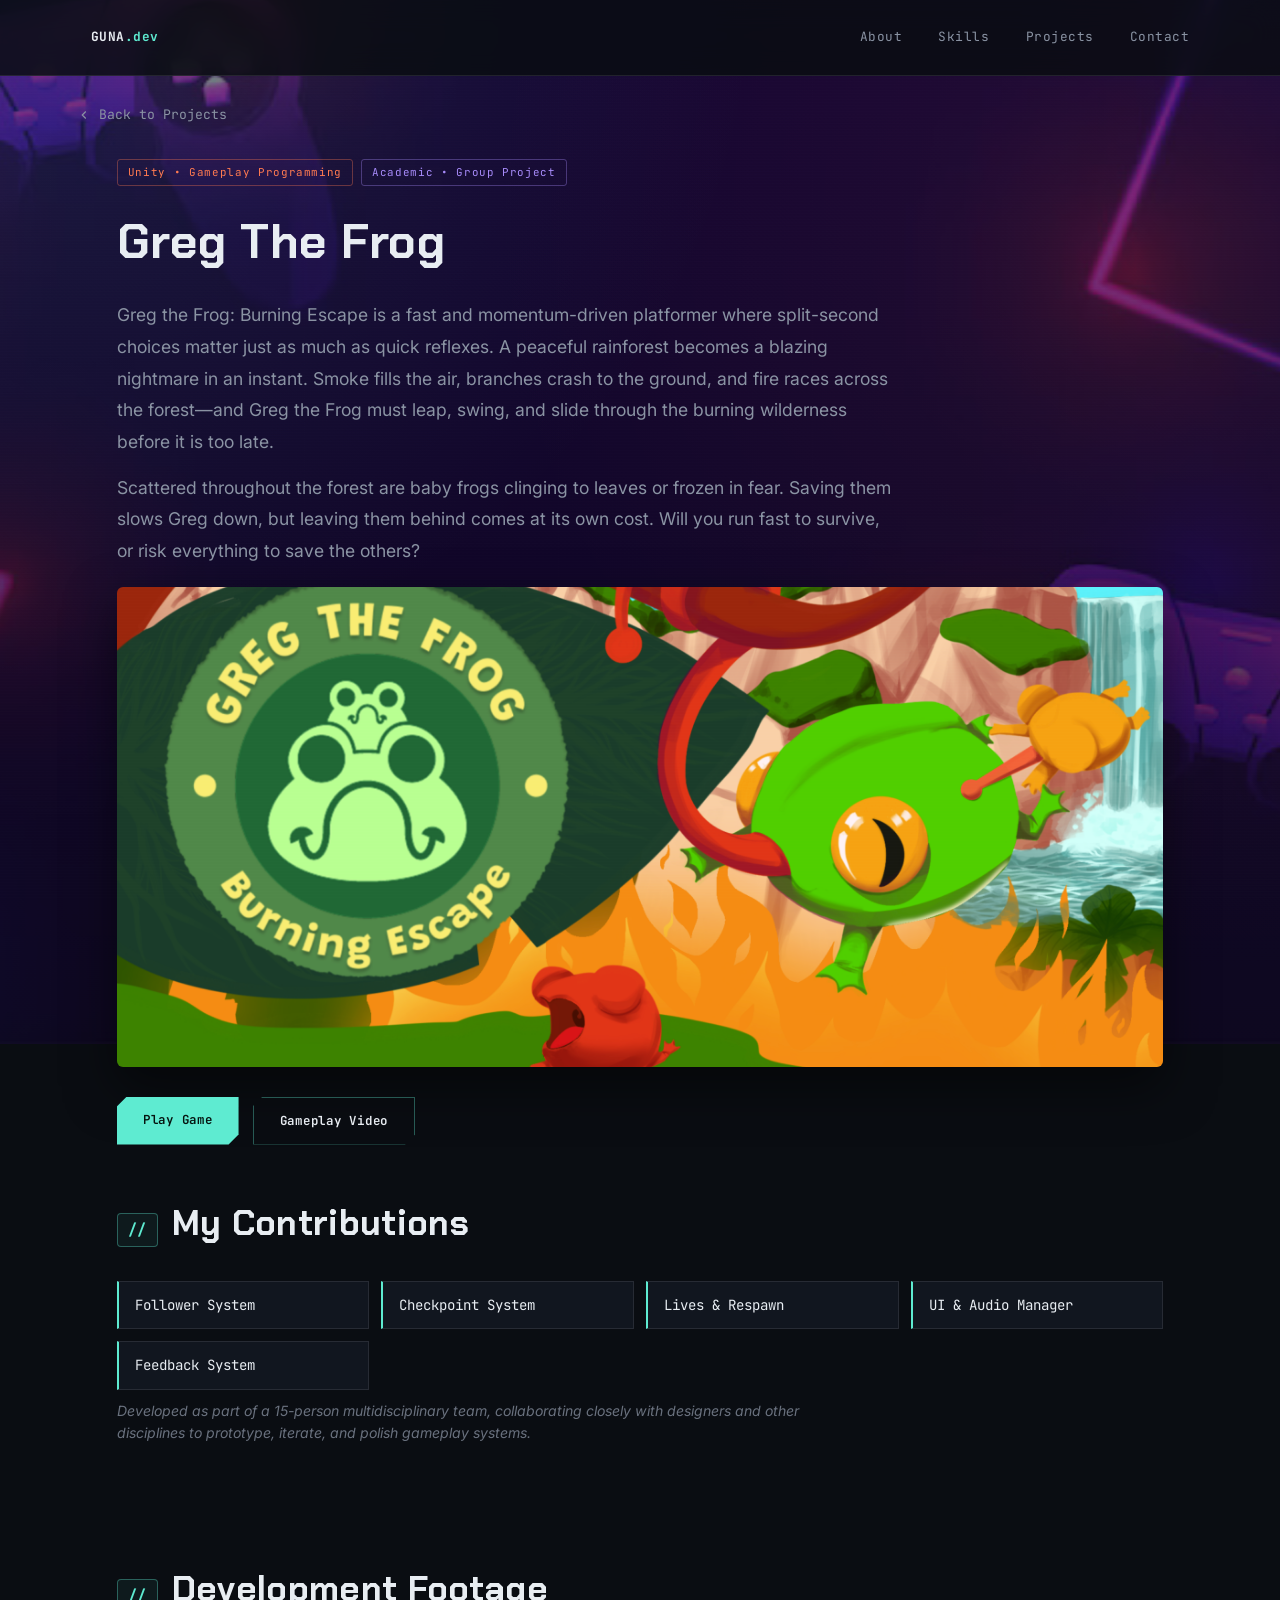
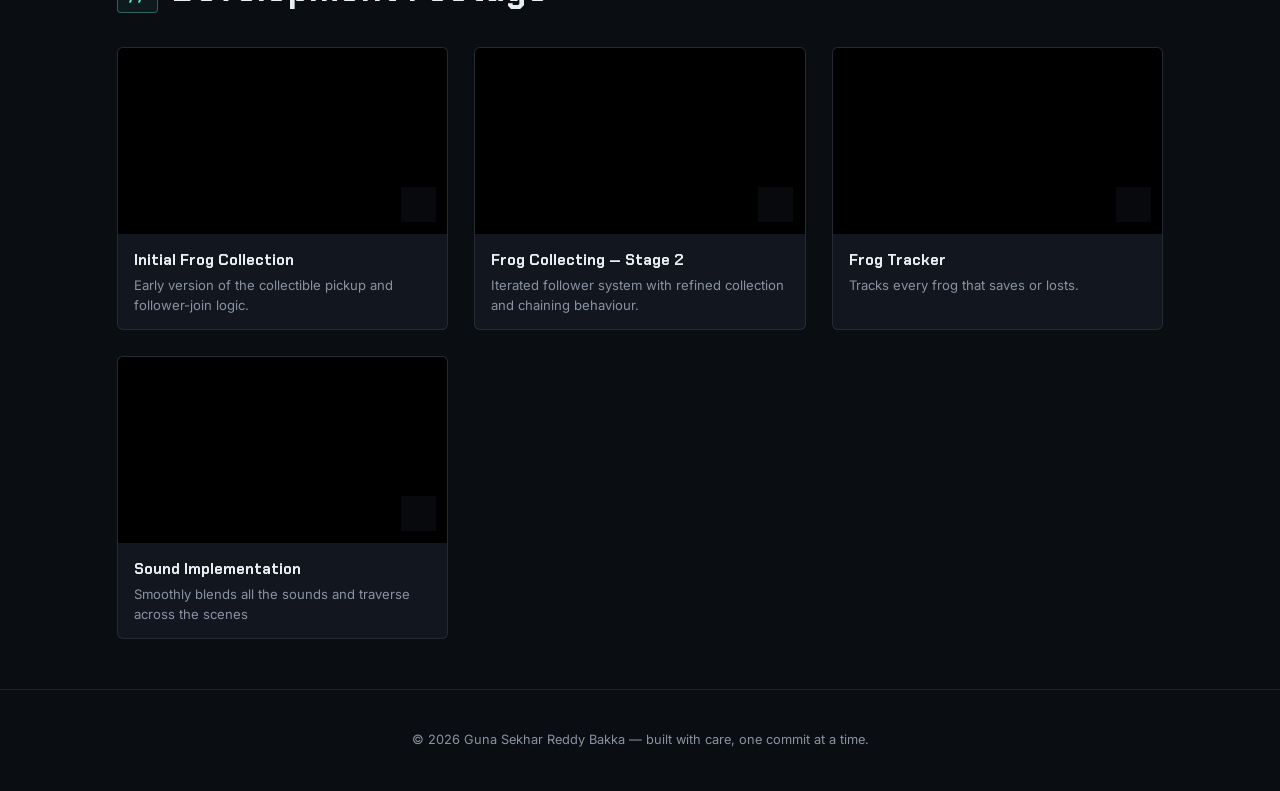
==== greg-the-frog.html @ 8fb48711 "Updated portfolio updated each project with technical videos" ====
<!DOCTYPE html>
<html lang="en">
<head>
<meta charset="UTF-8">
<meta name="viewport" content="width=device-width, initial-scale=1.0">
<title>Greg The Frog | Guna Sekhar Reddy</title>
<meta name="description" content="Greg The Frog: Burning Escape — a momentum-driven platformer. Gameplay programming breakdown by Guna Sekhar Reddy Bakka.">

<link rel="preconnect" href="https://fonts.googleapis.com">
<link rel="preconnect" href="https://fonts.gstatic.com" crossorigin>
<link href="https://fonts.googleapis.com/css2?family=Chakra+Petch:wght@500;600;700&family=Inter:wght@400;500;600&family=JetBrains+Mono:wght@400;500;600&display=swap" rel="stylesheet">

<link rel="stylesheet" href="Style.css">
</head>
<body>

<div class="scanlines" aria-hidden="true"></div>

<nav>
    <div class="logo"><a href="index.html" style="text-decoration:none;color:inherit;">GUNA<span>.dev</span></a></div>

    <button class="nav-toggle" id="navToggle" aria-label="Toggle menu" aria-expanded="false">
        <span></span><span></span><span></span>
    </button>

    <ul id="navList">
        <li><a href="index.html#about">About</a></li>
        <li><a href="index.html#skills">Skills</a></li>
        <li><a href="index.html#projects">Projects</a></li>
        <li><a href="index.html#contact">Contact</a></li>
    </ul>
</nav>

<a href="index.html#projects" class="back-link">
    <svg viewBox="0 0 24 24" fill="none" stroke="currentColor" stroke-width="2"><path d="M15 18l-6-6 6-6"/></svg>
    Back to Projects
</a>

<div class="detail-hero">

    <div class="detail-tags">
        <span class="project-tag">Unity • Gameplay Programming</span>
        <span class="project-tag-group">Academic • Group Project</span>
    </div>

    <h1>Greg The Frog</h1>

    <p class="lede">
        Greg the Frog: Burning Escape is a fast and momentum-driven platformer where split-second choices matter just as much as quick reflexes. 
	A peaceful rainforest becomes a blazing nightmare in an instant. Smoke fills the air, branches crash to the ground, and fire races across
	 the forest—and Greg the Frog must leap, swing, and slide through the burning wilderness before it is too late.
    </p>
	<p class="lede">
	Scattered throughout the forest are baby frogs clinging to leaves or frozen in fear. 
	Saving them slows Greg down, but leaving them behind comes at its own cost. Will you run fast to survive, or risk everything to save the others?
        </p>


   

    <img src="assests/greg-the-frog.png" alt="Greg The Frog gameplay screenshot">

    <div class="detail-buttons">
        <a href="https://futuregames.itch.io/greg-the-frog" target="_blank" class="btn">Play Game</a>
        <a href="https://www.youtube.com/watch?v=Oufd0Ngkfu0" target="_blank" class="btn btn-outline">Gameplay Video</a>
    </div>

</div>

<section class="detail-section">

    <h2 class="section-title"><span class="tag">//</span> My Contributions</h2>

    <ul class="contribution-list">
        <li>Follower System</li>
        <li>Checkpoint System</li>
        <li>Lives &amp; Respawn</li>
        <li>UI &amp; Audio Manager</li>
        <li>Feedback System</li>
    </ul>

    <p class="team-info">
        Developed as part of a 15-person multidisciplinary team, collaborating
        closely with designers and other disciplines to prototype, iterate,
        and polish gameplay systems.
    </p>

</section>

<section class="detail-section">

    <h2 class="section-title"><span class="tag">//</span> Development Footage</h2>

    <div class="video-grid">

      

        <div class="video-card">
            <div class="video-wrap">
                                <iframe class="yt-player" data-video-id="6fDcRu2g8iw"
                    src="https://www.youtube.com/embed/6fDcRu2g8iw?enablejsapi=1&autoplay=1&mute=1&loop=1&playlist=6fDcRu2g8iw&controls=0&disablekb=1&modestbranding=1&rel=0&fs=0&iv_load_policy=1&playsinline=1"
                    title="Initial Frog Collection"
                    frameborder="0"
                    allow="autoplay; encrypted-media; picture-in-picture"
                    referrerpolicy="strict-origin-when-cross-origin"></iframe>
                <button class="mute-toggle" aria-label="Unmute video">
                    <svg class="icon-muted" viewBox="0 0 24 24" fill="none" stroke="currentColor" stroke-width="2"><path d="M11 5 6 9H2v6h4l5 4V5z"/><line x1="23" y1="9" x2="17" y2="15"/><line x1="17" y1="9" x2="23" y2="15"/></svg>
                    <svg class="icon-unmuted" viewBox="0 0 24 24" fill="none" stroke="currentColor" stroke-width="2"><path d="M11 5 6 9H2v6h4l5 4V5z"/><path d="M15.5 8.5a5 5 0 0 1 0 7"/><path d="M18.5 5.5a9 9 0 0 1 0 13"/></svg>
                </button>
            </div>
            <div class="video-card-caption">
                <h4>Initial Frog Collection</h4>
                <p>Early version of the collectible pickup and follower-join logic.</p>
            </div>
        </div>

        <div class="video-card">
            <div class="video-wrap">
                                <iframe class="yt-player" data-video-id="TkrwMH0BINU"
                    src="https://www.youtube.com/embed/TkrwMH0BINU?enablejsapi=1&autoplay=1&mute=1&loop=1&playlist=TkrwMH0BINU&controls=0&disablekb=1&modestbranding=1&rel=0&fs=0&iv_load_policy=1&playsinline=1"
                    title="Frog Collecting Stage 2"
                    frameborder="0"
                    allow="autoplay; encrypted-media; picture-in-picture"
                    referrerpolicy="strict-origin-when-cross-origin"></iframe>
                <button class="mute-toggle" aria-label="Unmute video">
                    <svg class="icon-muted" viewBox="0 0 24 24" fill="none" stroke="currentColor" stroke-width="2"><path d="M11 5 6 9H2v6h4l5 4V5z"/><line x1="23" y1="9" x2="17" y2="15"/><line x1="17" y1="9" x2="23" y2="15"/></svg>
                    <svg class="icon-unmuted" viewBox="0 0 24 24" fill="none" stroke="currentColor" stroke-width="2"><path d="M11 5 6 9H2v6h4l5 4V5z"/><path d="M15.5 8.5a5 5 0 0 1 0 7"/><path d="M18.5 5.5a9 9 0 0 1 0 13"/></svg>
                </button>
            </div>
            <div class="video-card-caption">
                <h4>Frog Collecting — Stage 2</h4>
                <p>Iterated follower system with refined collection and chaining behaviour.</p>
            </div>
        </div>
  <div class="video-card">
            <div class="video-wrap">
                                <iframe class="yt-player" data-video-id="Cgkznf5SU4Q"
                    src="https://www.youtube.com/embed/Cgkznf5SU4Q?enablejsapi=1&autoplay=1&mute=1&loop=1&playlist=Cgkznf5SU4Q&controls=0&disablekb=1&modestbranding=1&rel=0&fs=0&iv_load_policy=1&playsinline=1"
                    title="Frog Tracker"
                    frameborder="0"
                    allow="autoplay; encrypted-media; picture-in-picture"
                    referrerpolicy="strict-origin-when-cross-origin"></iframe>
                <button class="mute-toggle" aria-label="Unmute video">
                    <svg class="icon-muted" viewBox="0 0 24 24" fill="none" stroke="currentColor" stroke-width="2"><path d="M11 5 6 9H2v6h4l5 4V5z"/><line x1="23" y1="9" x2="17" y2="15"/><line x1="17" y1="9" x2="23" y2="15"/></svg>
                    <svg class="icon-unmuted" viewBox="0 0 24 24" fill="none" stroke="currentColor" stroke-width="2"><path d="M11 5 6 9H2v6h4l5 4V5z"/><path d="M15.5 8.5a5 5 0 0 1 0 7"/><path d="M18.5 5.5a9 9 0 0 1 0 13"/></svg>
                </button>
            </div>
            <div class="video-card-caption">
                <h4>Frog Tracker</h4>
                <p>Tracks every frog that saves or losts.</p>
            </div>
        </div>

        <div class="video-card">
            <div class="video-wrap">
                                <iframe class="yt-player" data-video-id="LajZLiJANRw"
                    src="https://www.youtube.com/embed/LajZLiJANRw?enablejsapi=1&autoplay=1&mute=1&loop=1&playlist=LajZLiJANRw&controls=0&disablekb=1&modestbranding=1&rel=0&fs=0&iv_load_policy=1&playsinline=1"
                    title="Sound Implementation"
                    frameborder="0"
                    allow="autoplay; encrypted-media; picture-in-picture"
                    referrerpolicy="strict-origin-when-cross-origin"></iframe>
                <button class="mute-toggle" aria-label="Unmute video">
                    <svg class="icon-muted" viewBox="0 0 24 24" fill="none" stroke="currentColor" stroke-width="2"><path d="M11 5 6 9H2v6h4l5 4V5z"/><line x1="23" y1="9" x2="17" y2="15"/><line x1="17" y1="9" x2="23" y2="15"/></svg>
                    <svg class="icon-unmuted" viewBox="0 0 24 24" fill="none" stroke="currentColor" stroke-width="2"><path d="M11 5 6 9H2v6h4l5 4V5z"/><path d="M15.5 8.5a5 5 0 0 1 0 7"/><path d="M18.5 5.5a9 9 0 0 1 0 13"/></svg>
                </button>
            </div>
            <div class="video-card-caption">
                <h4>Sound Implementation</h4>
                <p>Smoothly blends all the sounds and traverse across the  scenes</p>
            </div>
        </div>

    </div>

</section>

<footer>
    <p>&copy; <span id="year"></span> Guna Sekhar Reddy Bakka — built with care, one commit at a time.</p>
</footer>

<script src="Script.js"></script>

</body>
</html>
---- Style.css ----
﻿/* ============================================
   TOKENS
   ============================================ */
:root {
    --bg: #0A0D12;
    --bg-panel: #11161F;
    --bg-panel-alt: #161C27;
    --border: rgba(255,255,255,.09);
    --border-strong: rgba(94,235,209,.35);
    --accent: #5EEBD1; /* HUD cyan   */
    --accent-warm: #FF7A50; /* HUD amber/orange */
    --text: #E8EDF2;
    --text-dim: #8A93A3;
    --font-display: 'Chakra Petch', sans-serif;
    --font-body: 'Inter', sans-serif;
    --font-mono: 'JetBrains Mono', monospace;
    --nav-h: 76px;
}

* {
    margin: 0;
    padding: 0;
    box-sizing: border-box;
}

html {
    scroll-behavior: smooth;
}

body {
    background: var(--bg);
    color: var(--text);
    font-family: var(--font-body);
    min-height: 100vh;
    overflow-x: hidden;
    line-height: 1.6;
}

::selection {
    background: var(--accent);
    color: #04110D;
}

a {
    color: inherit;
}

img {
    display: block;
    max-width: 100%;
}

/* subtle ambient glow + scanlines, fixed atmosphere */
body::before {
    content: "";
    position: fixed;
    inset: -10%;
    background-image: radial-gradient(circle at 15% 10%, rgba(94,235,209,.10), transparent 40%), radial-gradient(circle at 85% 30%, rgba(255,122,80,.07), transparent 45%), linear-gradient(rgba(9,0,24,.5), rgba(6,8,14,.75)), url("assests/gaming-background.jpg");
    background-size: cover;
    background-position: center;
    background-repeat: no-repeat;
    z-index: -2;
    transform: translate3d(0, calc(var(--scroll-position, 0) * -0.12px), 0) scale(1.1);
    transition: transform .1s linear;
}

.scanlines {
    position: fixed;
    inset: 0;
    pointer-events: none;
    z-index: 40;
    background: repeating-linear-gradient( to bottom, rgba(255,255,255,.025) 0px, rgba(255,255,255,.025) 1px, transparent 1px, transparent 3px );
    opacity: .5;
    mix-blend-mode: overlay;
}

@media (prefers-reduced-motion: reduce) {
    * {
        animation-duration: .001ms !important;
        animation-iteration-count: 1 !important;
        transition-duration: .001ms !important;
        scroll-behavior: auto !important;
    }
}

/* ============================================
   TYPE
   ============================================ */
h1, h2, h3 {
    font-family: var(--font-display);
    letter-spacing: .01em;
}

.eyebrow, .tag, .project-tag, .project-tag-group, nav a, .status-chip, .scroll-cue span, .btn {
    font-family: var(--font-mono);
}

.section-title {
    display: flex;
    align-items: baseline;
    gap: 14px;
    font-size: clamp(1.6rem, 3vw, 2.2rem);
    margin-bottom: 40px;
}

    .section-title .tag {
        font-size: .95rem;
        color: var(--accent);
        border: 1px solid var(--border-strong);
        padding: 4px 10px;
        border-radius: 4px;
        background: rgba(94,235,209,.06);
    }

/* ============================================
   NAV
   ============================================ */
nav {
    position: sticky;
    top: 0;
    z-index: 1000;
    height: var(--nav-h);
    display: flex;
    justify-content: space-between;
    align-items: center;
    padding: 0 6%;
    background: rgba(10,13,18,.85);
    backdrop-filter: blur(14px);
    border-bottom: 1px solid var(--border);
}

.logo {
    font-family: var(--font-display);
    font-size: 1.3rem;
    font-weight: 700;
    color: var(--text);
    letter-spacing: .03em;
}

    .logo span {
        color: var(--accent);
    }

nav ul {
    display: flex;
    list-style: none;
    gap: 8px;
}

nav a {
    display: block;
    text-decoration: none;
    color: var(--text-dim);
    font-size: .8rem;
    letter-spacing: .04em;
    padding: 8px 14px;
    border-radius: 4px;
    transition: color .25s, background .25s;
    position: relative;
}

    nav a em {
        color: inherit;
        font-style: normal;
        margin-left: 4px;
    }

    nav a:hover {
        color: var(--text);
        background: rgba(255,255,255,.04);
    }

    nav a.active {
        color: var(--accent);
    }

        nav a.active::after {
            content: "";
            position: absolute;
            left: 14px;
            right: 14px;
            bottom: 2px;
            height: 2px;
            background: var(--accent);
            box-shadow: 0 0 8px var(--accent);
        }

.nav-toggle {
    display: none;
    flex-direction: column;
    justify-content: center;
    gap: 5px;
    width: 34px;
    height: 34px;
    background: none;
    border: 1px solid var(--border);
    border-radius: 6px;
    cursor: pointer;
}

    .nav-toggle span {
        display: block;
        height: 2px;
        background: var(--text);
        margin: 0 7px;
        transition: transform .3s, opacity .3s;
    }

    .nav-toggle[aria-expanded="true"] span:nth-child(1) {
        transform: translateY(7px) rotate(45deg);
    }

    .nav-toggle[aria-expanded="true"] span:nth-child(2) {
        opacity: 0;
    }

    .nav-toggle[aria-expanded="true"] span:nth-child(3) {
        transform: translateY(-7px) rotate(-45deg);
    }

/* ============================================
   HUD FRAME (signature element)
   ============================================ */
.hud-frame {
    position: relative;
}

    .hud-frame::before,
    .hud-frame::after,
    .hud-frame .profile-image {
    }

    .hud-frame::before,
    .hud-frame::after {
        content: "";
        position: absolute;
        width: 18px;
        height: 18px;
        border: 2px solid var(--accent);
        opacity: .85;
        transition: width .3s, height .3s;
        pointer-events: none;
    }

    .hud-frame::before {
        top: -1px;
        left: -1px;
        border-right: none;
        border-bottom: none;
    }

    .hud-frame::after {
        bottom: -1px;
        right: -1px;
        border-left: none;
        border-top: none;
    }

    .hud-frame:hover::before,
    .hud-frame:hover::after {
        width: 26px;
        height: 26px;
    }

/* ============================================
   HERO
   ============================================ */
.hero {
    position: relative;
    min-height: calc(100vh - var(--nav-h));
    display: flex;
    justify-content: center;
    align-items: center;
    overflow: hidden;
    padding: 60px 6%;
}

.hero-content {
    position: relative;
    z-index: 2;
    width: 100%;
    max-width: 1200px;
}

.hero-profile {
    display: flex;
    align-items: center;
    justify-content: center;
    gap: 70px;
}

.profile-container {
    flex-shrink: 0;
    padding: 14px;
}

.profile-image {
    width: 260px;
    height: 260px;
    object-fit: cover;
    border-radius: 6px;
    filter: grayscale(.15);
    box-shadow: 0 0 0 1px var(--border), 0 20px 50px rgba(0,0,0,.5);
    transition: filter .4s;
}

    .profile-image:hover {
        filter: grayscale(0);
    }

.status-chip {
    position: absolute;
    left: 50%;
    bottom: -14px;
    transform: translateX(-50%);
    white-space: nowrap;
    background: var(--bg-panel);
    border: 1px solid var(--border-strong);
    color: var(--accent);
    font-size: .68rem;
    letter-spacing: .06em;
    padding: 6px 12px;
    border-radius: 20px;
    display: flex;
    align-items: center;
    gap: 6px;
}

    .status-chip .dot {
        width: 6px;
        height: 6px;
        border-radius: 50%;
        background: var(--accent);
        box-shadow: 0 0 8px var(--accent);
        animation: pulse 1.6s ease-in-out infinite;
    }

@keyframes pulse {
    0%,100% {
        opacity: 1;
    }

    50% {
        opacity: .35;
    }
}

.hero-text {
    text-align: left;
    max-width: 640px;
}

.eyebrow {
    color: var(--accent-warm);
    font-size: .82rem;
    letter-spacing: .05em;
    margin-bottom: 16px;
}

.hero h1 {
    font-size: clamp(2.2rem, 5vw, 3.6rem);
    font-weight: 700;
    margin-bottom: 12px;
    line-height: 1.08;
}

.hero h2 {
    color: var(--accent);
    font-family: var(--font-mono);
    font-size: clamp(1.05rem, 2vw, 1.35rem);
    min-height: 34px;
    margin-bottom: 22px;
    display: flex;
    align-items: center;
}

.cursor {
    display: inline-block;
    width: 9px;
    height: 1.1em;
    background: var(--accent);
    margin-left: 4px;
    animation: blink 1s step-end infinite;
}

@keyframes blink {
    0%,100% {
        opacity: 1;
    }

    50% {
        opacity: 0;
    }
}

.hero-desc {
    max-width: 560px;
    margin-bottom: 34px;
    font-size: 1.05rem;
    line-height: 1.8;
    color: var(--text-dim);
}

.buttons {
    display: flex;
    gap: 16px;
    flex-wrap: wrap;
}

/* ============================================
   BUTTONS — clipped HUD-style corners
   ============================================ */
.btn {
    display: inline-block;
    padding: 13px 26px;
    font-size: .78rem;
    letter-spacing: .06em;
    text-decoration: none;
    background: var(--accent);
    color: #05130F;
    font-weight: 600;
    clip-path: polygon(10px 0, 100% 0, 100% calc(100% - 10px), calc(100% - 10px) 100%, 0 100%, 0 10px);
    transition: transform .25s, box-shadow .25s, background .25s;
}

    .btn:hover {
        transform: translateY(-3px);
        box-shadow: 0 8px 24px rgba(94,235,209,.35);
    }

.btn-outline {
    background: transparent;
    border: 1px solid var(--border-strong);
    color: var(--text);
}

    .btn-outline:hover {
        background: rgba(94,235,209,.08);
    }

/* scroll cue */
.scroll-cue {
    position: absolute;
    bottom: 28px;
    left: 50%;
    transform: translateX(-50%);
    display: flex;
    flex-direction: column;
    align-items: center;
    gap: 8px;
    text-decoration: none;
    color: var(--text-dim);
    font-size: .65rem;
    letter-spacing: .15em;
    z-index: 2;
}

.scroll-line {
    width: 1px;
    height: 34px;
    background: linear-gradient(var(--accent), transparent);
    animation: scrollcue 1.8s ease-in-out infinite;
}

@keyframes scrollcue {
    0% {
        transform: scaleY(0);
        transform-origin: top;
    }

    50% {
        transform: scaleY(1);
        transform-origin: top;
    }

    50.01% {
        transform-origin: bottom;
    }

    100% {
        transform: scaleY(0);
        transform-origin: bottom;
    }
}

/* ============================================
   SECTIONS
   ============================================ */
section {
    padding: 110px 6%;
    max-width: 1200px;
    margin: 0 auto;
}

    section > p {
        max-width: 720px;
        color: var(--text-dim);
        font-size: 1.05rem;
        margin-bottom: 16px;
    }

/* reveal-on-scroll */
.reveal {
    opacity: 0;
    transform: translateY(24px);
    transition: opacity .7s ease, transform .7s ease;
}

    .reveal.is-visible {
        opacity: 1;
        transform: none;
    }

/* ============================================
   SKILLS
   ============================================ */
.skill-grid {
    display: grid;
    grid-template-columns: repeat(auto-fit, minmax(230px,1fr));
    gap: 22px;
}

.card {
    background: var(--bg-panel);
    border: 1px solid var(--border);
    padding: 26px;
    transition: transform .3s, border-color .3s, background .3s;
}

    .card:hover {
        transform: translateY(-6px);
        border-color: var(--border-strong);
        background: var(--bg-panel-alt);
    }

    .card h3 {
        color: var(--accent);
        font-size: 1.05rem;
        margin-bottom: 14px;
        letter-spacing: .02em;
    }

    .card p {
        font-family: var(--font-mono);
        font-size: .88rem;
        color: var(--text-dim);
        margin-bottom: 8px;
    }

/* ============================================
   PROJECTS
   ============================================ */
.project {
    display: flex;
    gap: 40px;
    align-items: center;
    background: var(--bg-panel);
    border: 1px solid var(--border);
    padding: 32px;
    margin-bottom: 40px;
    transition: transform .3s, border-color .3s;
}

    .project:hover {
        transform: translateY(-4px);
        border-color: var(--border-strong);
    }

    .project img {
        width: 46%;
        max-width: 520px;
        aspect-ratio: 4/3;
        object-fit: cover;
        border-radius: 4px;
    }

.project-tag {
    display: inline-block;
    font-size: .68rem;
    letter-spacing: .06em;
    color: var(--accent-warm);
    border: 1px solid rgba(255,122,80,.35);
    padding: 4px 10px;
    border-radius: 3px;
    margin-bottom: 14px;
}

.project-tag-group {
    display: inline-block;
    font-size: .68rem;
    letter-spacing: .06em;
    color: #A78BFA;
    border: 1px solid rgba(167,139,250,.35);
    padding: 4px 10px;
    border-radius: 3px;
    margin-bottom: 14px;
}

.project-info h3 {
    font-size: 1.7rem;
    margin-bottom: 14px;
}

.project-info p {
    line-height: 1.7;
    margin-bottom: 16px;
    color: var(--text-dim);
}

.project-info ul {
    margin: 0 0 18px 20px;
}

.project-info li {
    margin-bottom: 6px;
    font-family: var(--font-mono);
    font-size: .85rem;
    color: var(--text);
}

.team-info {
    font-size: .88rem;
    font-style: italic;
    opacity: .75;
}

.project-buttons {
    display: flex;
    gap: 14px;
    flex-wrap: wrap;
}

/* ============================================
   CONTACT / FOOTER
   ============================================ */
.socials {
    display: flex;
    gap: 26px;
    flex-wrap: wrap;
    margin-top: 10px;
}

    .socials a {
        text-decoration: none;
        color: var(--accent);
        font-family: var(--font-mono);
        font-size: .95rem;
        padding-bottom: 4px;
        border-bottom: 1px solid transparent;
        transition: border-color .25s, transform .25s;
    }

        .socials a:hover {
            border-color: var(--accent);
            transform: translateY(-2px);
        }

footer {
    text-align: center;
    padding: 40px 6%;
    color: var(--text-dim);
    font-size: .8rem;
    border-top: 1px solid var(--border);
}

/* ============================================
   RESPONSIVE
   ============================================ */
@media (max-width: 1000px) {

    .hero-profile {
        flex-direction: column;
        gap: 40px;
        text-align: center;
    }

    .hero-text {
        text-align: center;
    }

    .hero h2 {
        justify-content: center;
    }

    .hero-desc {
        margin-left: auto;
        margin-right: auto;
    }

    .buttons {
        justify-content: center;
    }

    .project {
        flex-direction: column;
    }

        .project img {
            width: 100%;
            max-width: none;
        }
}

@media (max-width: 780px) {

    .nav-toggle {
        display: flex;
    }

    #navList {
        position: fixed;
        top: var(--nav-h);
        right: 0;
        height: calc(100vh - var(--nav-h));
        width: min(72vw, 300px);
        background: rgba(10,13,18,.97);
        backdrop-filter: blur(16px);
        border-left: 1px solid var(--border);
        flex-direction: column;
        gap: 2px;
        padding: 24px;
        transform: translateX(100%);
        transition: transform .35s ease;
    }

        #navList.open {
            transform: translateX(0);
        }

        #navList a {
            font-size: .95rem;
            padding: 14px 10px;
        }

    section {
        padding: 80px 7%;
    }
}

@media (max-width: 480px) {

    .profile-image {
        width: 190px;
        height: 190px;
    }

    .hero h1 {
        font-size: 2rem;
    }

    .hero-desc {
        font-size: .95rem;
    }

    .btn {
        padding: 12px 20px;
        font-size: .72rem;
    }
}

/* ============================================
   CLICKABLE PROJECT CARDS (link to detail page)
   ============================================ */
.project[data-link] {
    cursor: pointer;
}

    .project[data-link] img {
        transition: transform .4s ease, filter .4s ease;
    }

    .project[data-link]:hover img {
        transform: scale(1.02);
        filter: brightness(1.06);
    }

.view-more {
    display: inline-flex;
    align-items: center;
    gap: 6px;
    font-family: var(--font-mono);
    font-size: .78rem;
    color: var(--accent);
    letter-spacing: .04em;
    margin-top: 4px;
}

    .view-more svg {
        width: 14px;
        height: 14px;
        transition: transform .25s;
    }

.project[data-link]:hover .view-more svg {
    transform: translateX(4px);
}

/* ============================================
   PROJECT DETAIL PAGE
   ============================================ */
.back-link {
    display: inline-flex;
    align-items: center;
    gap: 8px;
    font-family: var(--font-mono);
    font-size: .82rem;
    color: var(--text-dim);
    text-decoration: none;
    margin: 28px 6% 0;
    transition: color .25s;
}

    .back-link:hover {
        color: var(--accent);
    }

    .back-link svg {
        width: 14px;
        height: 14px;
    }

.detail-hero {
    padding: 30px 6% 0;
    max-width: 1200px;
    margin: 0 auto;
}

    .detail-hero img {
        width: 100%;
        max-height: 480px;
        object-fit: cover;
        border-radius: 6px;
        box-shadow: 0 20px 50px rgba(0,0,0,.5);
        margin: 20px 0 30px;
    }

.detail-tags {
    display: flex;
    flex-wrap: wrap;
    gap: 8px;
    margin-bottom: 18px;
}

    .detail-tags .project-tag,
    .detail-tags .project-tag-group {
        margin: 0;
    }

.detail-hero h1 {
    font-size: clamp(2rem, 4vw, 3rem);
    margin-bottom: 18px;
}

.detail-hero .lede {
    font-size: 1.1rem;
    color: var(--text-dim);
    max-width: 780px;
    margin-bottom: 14px;
    line-height: 1.8;
}

.detail-section {
    max-width: 1200px;
    margin: 0 auto;
    padding: 50px 6%;
}

    .detail-section h2.section-title {
        margin-bottom: 30px;
    }

.contribution-list {
    display: grid;
    grid-template-columns: repeat(auto-fit, minmax(220px,1fr));
    gap: 12px;
    margin-bottom: 10px;
}

    .contribution-list li {
        list-style: none;
        font-family: var(--font-mono);
        font-size: .88rem;
        background: var(--bg-panel);
        border: 1px solid var(--border);
        border-left: 2px solid var(--accent);
        padding: 12px 16px;
    }

.video-grid {
    display: grid;
    grid-template-columns: repeat(auto-fit, minmax(320px,1fr));
    gap: 26px;
}

.video-card {
    background: var(--bg-panel);
    border: 1px solid var(--border);
    border-radius: 6px;
    overflow: hidden;
    transition: border-color .3s, transform .3s;
}

    .video-card:hover {
        border-color: var(--border-strong);
        transform: translateY(-4px);
    }

.video-wrap {
    position: relative;
}

    .video-card video,
    .video-wrap iframe {
        width: 100%;
        aspect-ratio: 16/9;
        display: block;
        background: #000;
        border: 0;
    }

    .video-wrap iframe {
        pointer-events: none; /* keeps it a passive background loop, no click-through to YouTube */
    }

.mute-toggle {
    position: absolute;
    bottom: 12px;
    right: 12px;
    width: 34px;
    height: 34px;
    display: flex;
    align-items: center;
    justify-content: center;
    background: rgba(10,13,18,.75);
    border: 1px solid rgba(255,255,255,.25);
    border-radius: 50%;
    color: var(--text);
    cursor: pointer;
    backdrop-filter: blur(4px);
    transition: background .25s, border-color .25s, transform .2s;
}

    .mute-toggle:hover {
        background: rgba(10,13,18,.92);
        border-color: var(--border-strong);
        transform: scale(1.08);
    }

    .mute-toggle svg {
        width: 16px;
        height: 16px;
    }

    .mute-toggle .icon-unmuted {
        display: none;
    }

    .mute-toggle.is-unmuted .icon-muted {
        display: none;
    }

    .mute-toggle.is-unmuted .icon-unmuted {
        display: block;
        color: var(--accent);
    }

.video-card-caption {
    padding: 14px 16px;
}

    .video-card-caption h4 {
        font-family: var(--font-display);
        font-size: .95rem;
        margin-bottom: 4px;
        color: var(--text);
    }

    .video-card-caption p {
        font-size: .82rem;
        color: var(--text-dim);
        line-height: 1.5;
    }

.video-empty-state {
    grid-column: 1 / -1;
    border: 1px dashed var(--border-strong);
    border-radius: 6px;
    padding: 50px 30px;
    text-align: center;
    color: var(--text-dim);
    font-family: var(--font-mono);
    font-size: .9rem;
    background: rgba(255,255,255,.02);
}

    .video-empty-state .dot {
        display: inline-block;
        width: 6px;
        height: 6px;
        border-radius: 50%;
        background: var(--accent-warm);
        margin-right: 8px;
        animation: pulse 1.6s ease-in-out infinite;
    }

.detail-buttons {
    display: flex;
    gap: 14px;
    flex-wrap: wrap;
    margin-top: 6px;
}

@media (max-width: 780px) {
    .detail-hero img {
        max-height: 280px;
    }
}
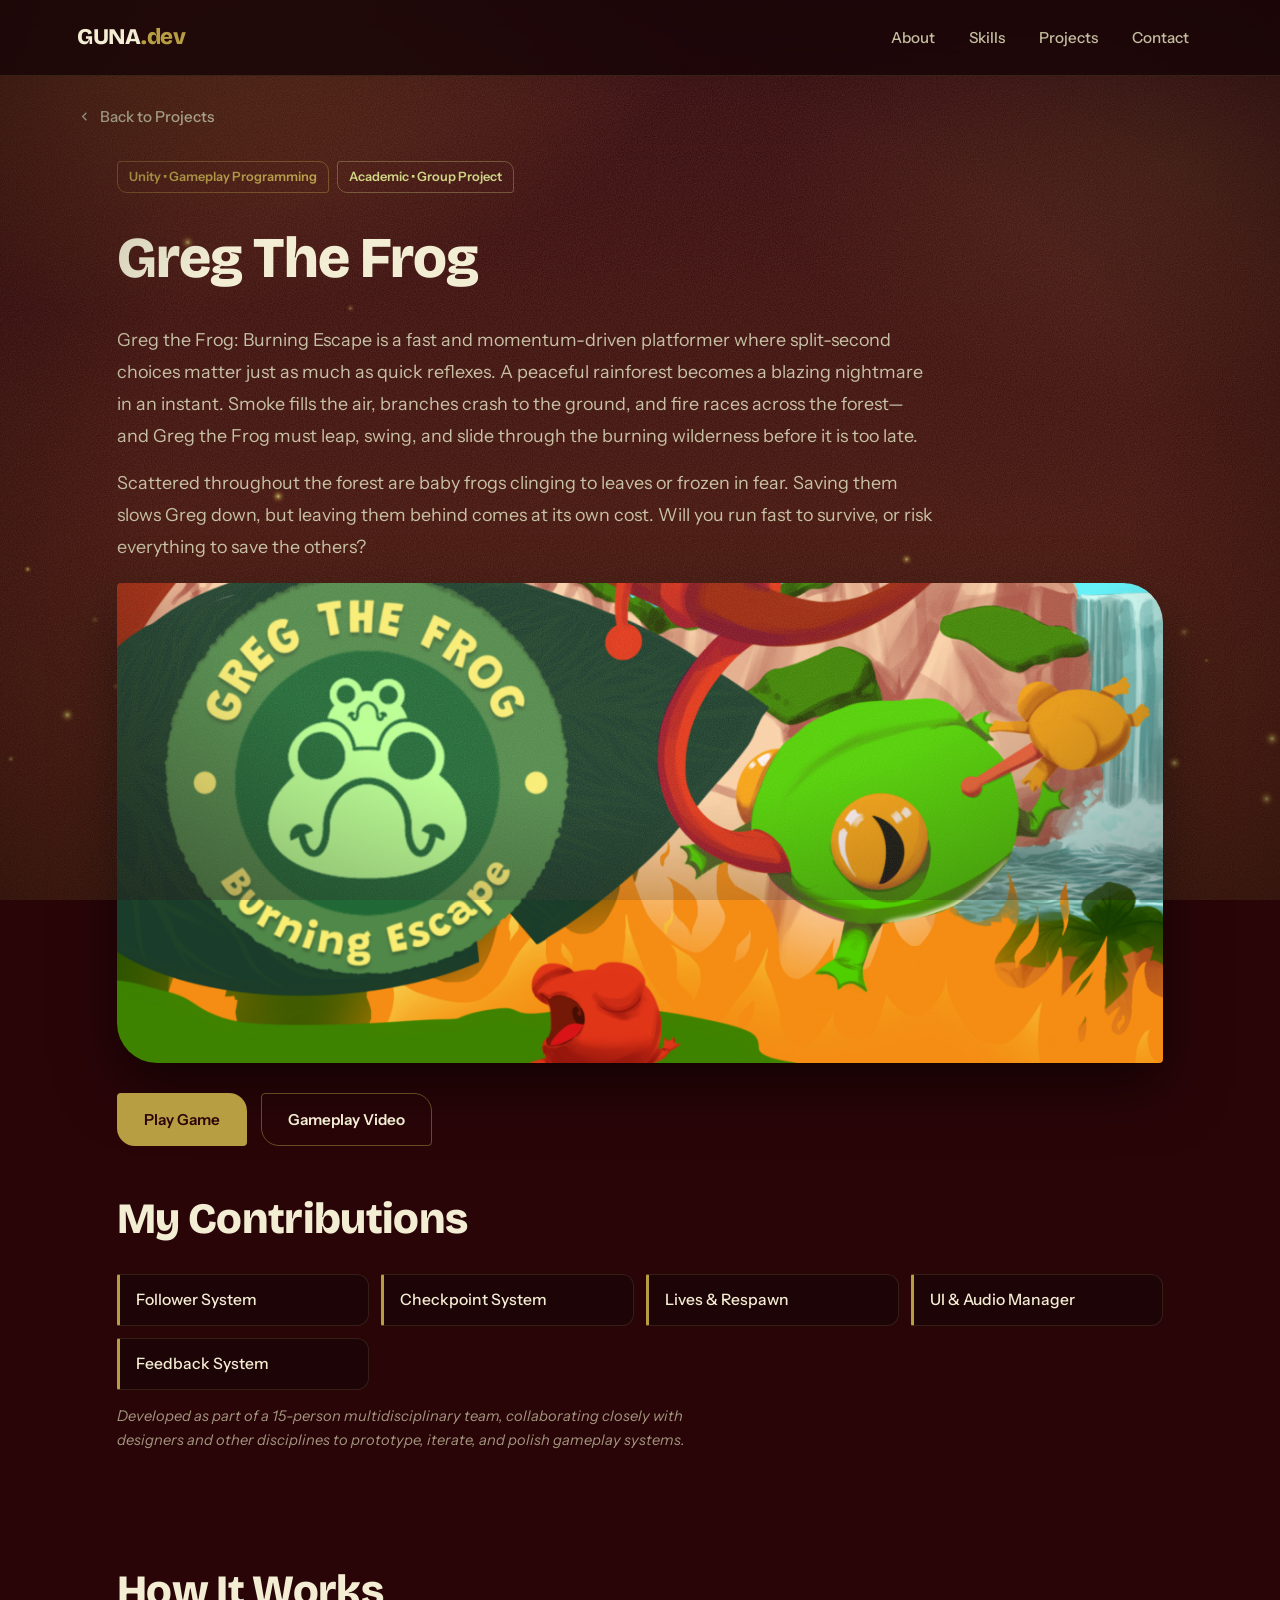
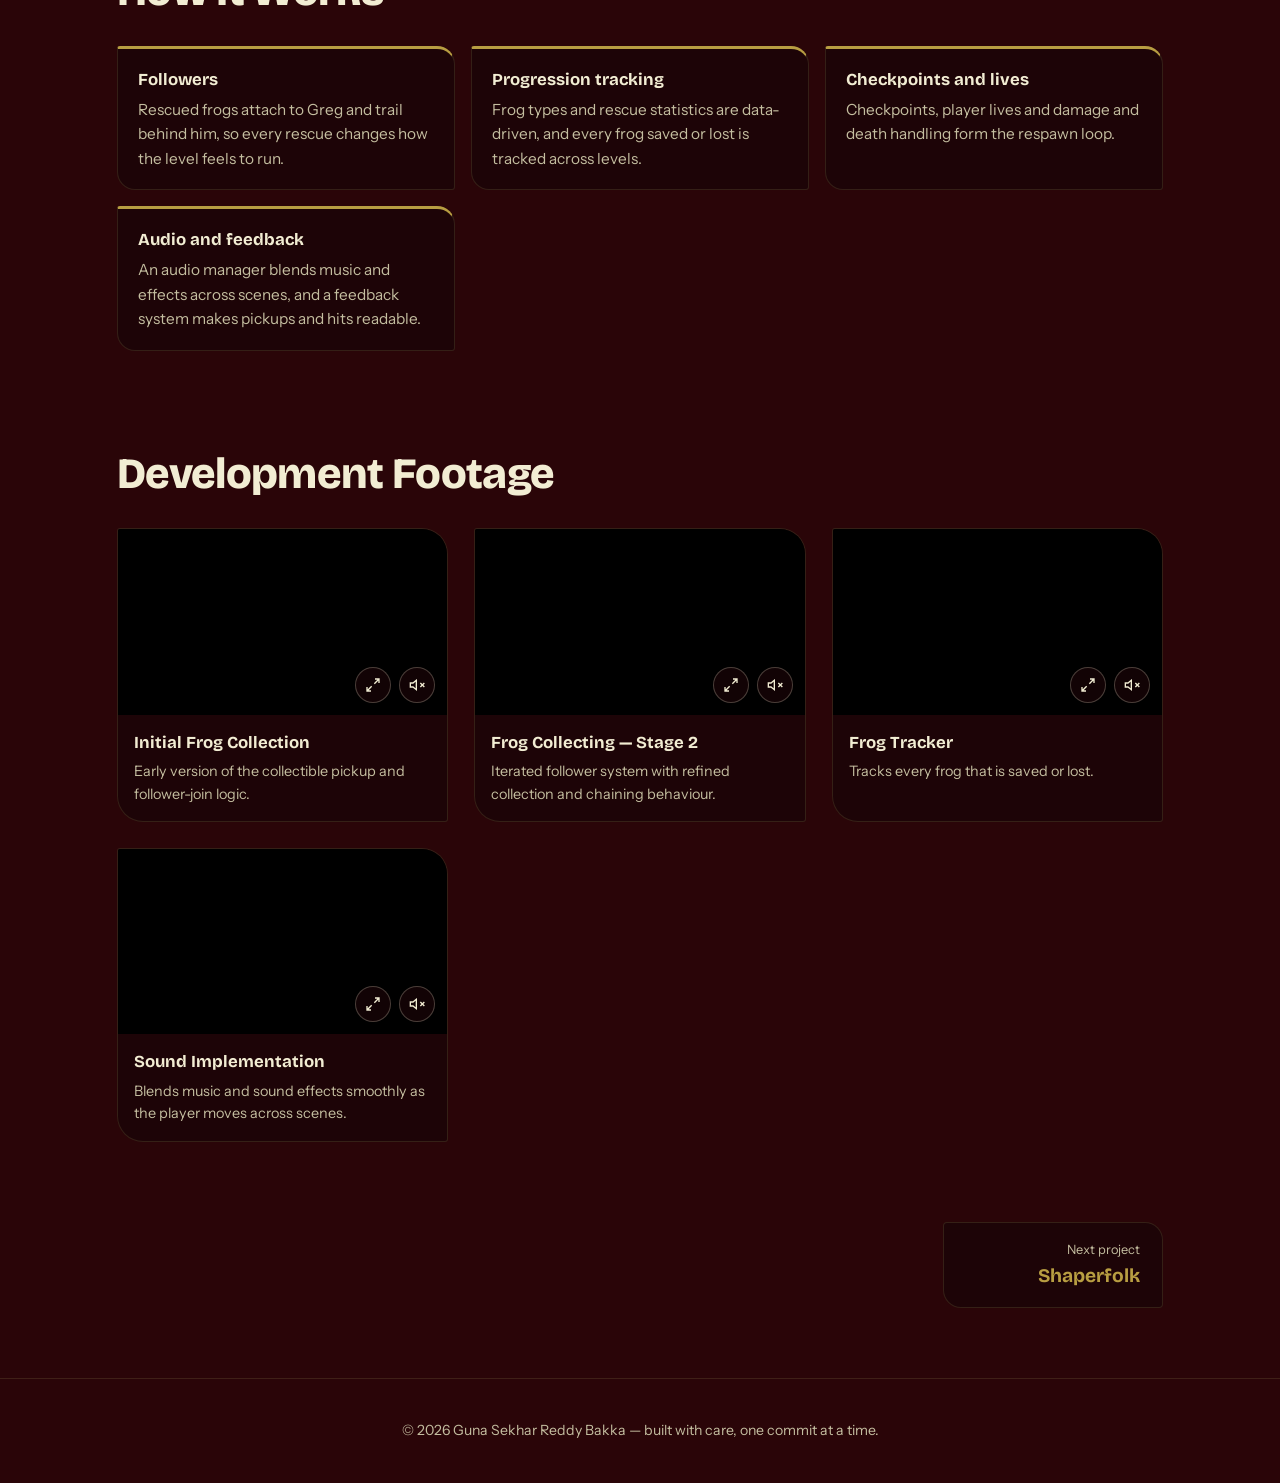
==== commit b7a6b2f0: "few  changes and Added about section" ====
--- a/greg-the-frog.html
+++ b/greg-the-frog.html
@@ -8,8 +8,10 @@
 
 <link rel="preconnect" href="https://fonts.googleapis.com">
 <link rel="preconnect" href="https://fonts.gstatic.com" crossorigin>
-<link href="https://fonts.googleapis.com/css2?family=Chakra+Petch:wght@500;600;700&family=Inter:wght@400;500;600&family=JetBrains+Mono:wght@400;500;600&display=swap" rel="stylesheet">
-
+<link href="https://fonts.googleapis.com/css2?family=Bricolage+Grotesque:opsz,wght@12..96,500..800&family=Instrument+Sans:wght@400..700&display=swap" rel="stylesheet">
+
+<meta name="theme-color" content="#310409">
+<link rel="icon" href="data:image/svg+xml,%3Csvg xmlns=%27http://www.w3.org/2000/svg%27 viewBox=%270 0 100 100%27%3E%3Ctext y=%27.9em%27 font-size=%2790%27%3E🐸%3C/text%3E%3C/svg%3E">
 <link rel="stylesheet" href="Style.css">
 </head>
 <body>
@@ -24,7 +26,7 @@
     </button>
 
     <ul id="navList">
-        <li><a href="index.html#about">About</a></li>
+        <li><a href="about.html">About</a></li>
         <li><a href="index.html#skills">Skills</a></li>
         <li><a href="index.html#projects">Projects</a></li>
         <li><a href="index.html#contact">Contact</a></li>
@@ -89,6 +91,19 @@
 
 <section class="detail-section">
 
+    <h2 class="section-title">How It Works</h2>
+
+    <ul class="tech-list">
+        <li><b>Followers</b>Rescued frogs attach to Greg and trail behind him, so every rescue changes how the level feels to run.</li>
+        <li><b>Progression tracking</b>Frog types and rescue statistics are data-driven, and every frog saved or lost is tracked across levels.</li>
+        <li><b>Checkpoints and lives</b>Checkpoints, player lives and damage and death handling form the respawn loop.</li>
+        <li><b>Audio and feedback</b>An audio manager blends music and effects across scenes, and a feedback system makes pickups and hits readable.</li>
+    </ul>
+
+</section>
+
+<section class="detail-section">
+
     <h2 class="section-title"><span class="tag">//</span> Development Footage</h2>
 
     <div class="video-grid">
@@ -147,7 +162,7 @@
             </div>
             <div class="video-card-caption">
                 <h4>Frog Tracker</h4>
-                <p>Tracks every frog that saves or losts.</p>
+                <p>Tracks every frog that is saved or lost.</p>
             </div>
         </div>
 
@@ -166,13 +181,18 @@
             </div>
             <div class="video-card-caption">
                 <h4>Sound Implementation</h4>
-                <p>Smoothly blends all the sounds and traverse across the  scenes</p>
+                <p>Blends music and sound effects smoothly as the player moves across scenes.</p>
             </div>
         </div>
 
     </div>
 
 </section>
+
+<div class="project-pager">
+    <span></span>
+    <a href="shaperfolk.html" class="next"><small>Next project</small><b>Shaperfolk</b></a>
+</div>
 
 <footer>
     <p>&copy; <span id="year"></span> Guna Sekhar Reddy Bakka — built with care, one commit at a time.</p>
--- a/Style.css
+++ b/Style.css
@@ -1,20 +1,71 @@
 ﻿/* ============================================
    TOKENS
-   ============================================ */
+   Palette runs from scorched ember to rainforest floor.
+   Script.js writes --p (scroll progress 0..1) on <html>,
+   which drives the background, the accent and the particles.
+   ============================================ */
+
+/* registered so the accent can animate smoothly when a project takes over */
+@property --accent {
+    syntax: "<color>";
+    inherits: true;
+    initial-value: #b89e42;
+}
+
 :root {
-    --bg: #0A0D12;
-    --bg-panel: #11161F;
-    --bg-panel-alt: #161C27;
-    --border: rgba(255,255,255,.09);
-    --border-strong: rgba(94,235,209,.35);
-    --accent: #5EEBD1; /* HUD cyan   */
-    --accent-warm: #FF7A50; /* HUD amber/orange */
-    --text: #E8EDF2;
-    --text-dim: #8A93A3;
-    --font-display: 'Chakra Petch', sans-serif;
-    --font-body: 'Inter', sans-serif;
-    --font-mono: 'JetBrains Mono', monospace;
+    --p-0: #310409;
+    --p-1: #4c1808;
+    --p-2: #854a16;
+    --p-3: #b89e42;
+    --p-4: #cdd480;
+    --p-5: #7bb34a;
+    --p-6: #208621;
+    --p-7: #0b5635;
+    --p-8: #0b3a3a;
+    /* scroll state (set by Script.js) */
+    --p: 0;
+    --pp: 0%;
+    --ip: 100%;
+    /* accent drifts from ember gold (top) to leaf green (bottom) */
+    --accent: color-mix(in srgb, var(--p-3) var(--ip), var(--p-5));
+    --accent-2: var(--p-5);
+    --on-accent: #2a0508;
+    --bg: #1a0407;
+    --bg-panel: color-mix(in srgb, rgba(26, 5, 8, .74) var(--ip), rgba(4, 30, 28, .74));
+    --bg-panel-alt: color-mix(in srgb, rgba(42, 9, 11, .88) var(--ip), rgba(8, 44, 40, .88));
+    --nav-bg: color-mix(in srgb, rgba(24, 4, 7, .82) var(--ip), rgba(4, 28, 26, .82));
+    --nav-bg-solid: color-mix(in srgb, rgba(24, 4, 7, .97) var(--ip), rgba(4, 28, 26, .97));
+    --border: rgba(205, 212, 128, .13);
+    --text: #f2edd3;
+    --text-dim: #c4bea0;
+    --font-display: 'Bricolage Grotesque', 'Segoe UI', sans-serif;
+    --font-body: 'Instrument Sans', 'Segoe UI', sans-serif;
     --nav-h: 76px;
+    --leaf-sm: 3px 18px 3px 18px;
+    --leaf-md: 3px 26px 3px 26px;
+    --leaf-lg: 4px 40px 4px 40px;
+}
+
+    /* user-picked accent from the palette dock */
+    :root[data-accent="gold"] {
+        --accent: var(--p-3);
+    }
+
+    :root[data-accent="lime"] {
+        --accent: var(--p-4);
+    }
+
+    :root[data-accent="leaf"] {
+        --accent: var(--p-5);
+    }
+
+/* derived tokens are declared on :root AND .project so a project's
+   hover colour re-resolves them locally */
+:root,
+.project {
+    --border-strong: color-mix(in srgb, var(--accent) 45%, transparent);
+    --accent-soft: color-mix(in srgb, var(--accent) 13%, transparent);
+    --accent-line: color-mix(in srgb, var(--accent) 38%, transparent);
 }
 
 * {
@@ -25,20 +76,20 @@
 
 html {
     scroll-behavior: smooth;
+    background: #2a0508;
 }
 
 body {
-    background: var(--bg);
     color: var(--text);
     font-family: var(--font-body);
     min-height: 100vh;
     overflow-x: hidden;
-    line-height: 1.6;
+    line-height: 1.65;
 }
 
 ::selection {
     background: var(--accent);
-    color: #04110D;
+    color: var(--on-accent);
 }
 
 a {
@@ -50,28 +101,61 @@
     max-width: 100%;
 }
 
-/* subtle ambient glow + scanlines, fixed atmosphere */
-body::before {
+:focus-visible {
+    outline: 2px solid var(--accent);
+    outline-offset: 3px;
+}
+
+/* --- the world: ember sky, crossfading into forest as you scroll --- */
+body::before,
+body::after {
     content: "";
     position: fixed;
-    inset: -10%;
-    background-image: radial-gradient(circle at 15% 10%, rgba(94,235,209,.10), transparent 40%), radial-gradient(circle at 85% 30%, rgba(255,122,80,.07), transparent 45%), linear-gradient(rgba(9,0,24,.5), rgba(6,8,14,.75)), url("assests/gaming-background.jpg");
-    background-size: cover;
-    background-position: center;
-    background-repeat: no-repeat;
+    inset: 0;
+    pointer-events: none;
+}
+
+body::before {
+    z-index: -3;
+    background: radial-gradient(60% 50% at 12% 0%, rgba(133, 74, 22, .5), transparent 70%), radial-gradient(45% 40% at 92% 18%, rgba(184, 158, 66, .12), transparent 70%), linear-gradient(180deg, var(--p-0), var(--p-1));
+}
+
+body::after {
     z-index: -2;
-    transform: translate3d(0, calc(var(--scroll-position, 0) * -0.12px), 0) scale(1.1);
-    transition: transform .1s linear;
-}
-
+    opacity: var(--p);
+    background: radial-gradient(60% 50% at 88% 100%, rgba(32, 134, 33, .38), transparent 70%), radial-gradient(45% 45% at 8% 72%, rgba(123, 179, 74, .14), transparent 70%), linear-gradient(180deg, var(--p-7), var(--p-8));
+}
+
+/* particle canvas injected by Script.js */
+.fx-canvas {
+    position: fixed;
+    inset: 0;
+    width: 100%;
+    height: 100%;
+    z-index: -1;
+    pointer-events: none;
+}
+
+/* vignette + film grain (re-uses the old .scanlines element) */
 .scanlines {
     position: fixed;
     inset: 0;
     pointer-events: none;
     z-index: 40;
-    background: repeating-linear-gradient( to bottom, rgba(255,255,255,.025) 0px, rgba(255,255,255,.025) 1px, transparent 1px, transparent 3px );
-    opacity: .5;
-    mix-blend-mode: overlay;
+    background: radial-gradient(ellipse at center, transparent 55%, rgba(12, 1, 3, .45) 100%), url("data:image/svg+xml,%3Csvg xmlns='http://www.w3.org/2000/svg' width='180' height='180'%3E%3Cfilter id='n'%3E%3CfeTurbulence type='fractalNoise' baseFrequency='.85' numOctaves='2' stitchTiles='stitch'/%3E%3CfeColorMatrix values='0 0 0 0 .95 0 0 0 0 .92 0 0 0 0 .8 0 0 0 .14 0'/%3E%3C/filter%3E%3Crect width='100%25' height='100%25' filter='url(%23n)'/%3E%3C/svg%3E");
+}
+
+/* scroll progress: a burn line from ember to forest */
+.scroll-progress {
+    position: fixed;
+    top: 0;
+    left: 0;
+    width: 100%;
+    height: 3px;
+    z-index: 1100;
+    clip-path: inset(0 var(--ip) 0 0);
+    background: linear-gradient(90deg, var(--p-2), var(--p-3), var(--p-4), var(--p-5), var(--p-6));
+    pointer-events: none;
 }
 
 @media (prefers-reduced-motion: reduce) {
@@ -88,28 +172,21 @@
    ============================================ */
 h1, h2, h3 {
     font-family: var(--font-display);
-    letter-spacing: .01em;
-}
-
-.eyebrow, .tag, .project-tag, .project-tag-group, nav a, .status-chip, .scroll-cue span, .btn {
-    font-family: var(--font-mono);
+    letter-spacing: -.015em;
 }
 
 .section-title {
     display: flex;
     align-items: baseline;
-    gap: 14px;
-    font-size: clamp(1.6rem, 3vw, 2.2rem);
-    margin-bottom: 40px;
-}
-
+    font-weight: 800;
+    font-size: clamp(1.9rem, 3.6vw, 2.7rem);
+    line-height: 1.1;
+    margin-bottom: 36px;
+}
+
+    /* numbering / "//" markers removed: the content is not a sequence */
     .section-title .tag {
-        font-size: .95rem;
-        color: var(--accent);
-        border: 1px solid var(--border-strong);
-        padding: 4px 10px;
-        border-radius: 4px;
-        background: rgba(94,235,209,.06);
+        display: none;
     }
 
 /* ============================================
@@ -124,37 +201,52 @@
     justify-content: space-between;
     align-items: center;
     padding: 0 6%;
-    background: rgba(10,13,18,.85);
+    background: var(--nav-bg);
     backdrop-filter: blur(14px);
     border-bottom: 1px solid var(--border);
 }
 
 .logo {
     font-family: var(--font-display);
-    font-size: 1.3rem;
-    font-weight: 700;
+    font-size: 1.4rem;
+    font-weight: 800;
     color: var(--text);
-    letter-spacing: .03em;
+    letter-spacing: -.01em;
 }
 
     .logo span {
         color: var(--accent);
     }
 
+/* on detail pages the logo is a link: keep it out of the nav-link styling */
+nav .logo a {
+    display: inline;
+    padding: 0;
+    font-size: inherit;
+    font-weight: inherit;
+    color: inherit;
+    border-radius: 0;
+}
+
+    nav .logo a:hover {
+        background: none;
+        color: inherit;
+    }
+
 nav ul {
     display: flex;
     list-style: none;
-    gap: 8px;
+    gap: 6px;
 }
 
 nav a {
     display: block;
     text-decoration: none;
     color: var(--text-dim);
-    font-size: .8rem;
-    letter-spacing: .04em;
+    font-size: .95rem;
+    font-weight: 500;
     padding: 8px 14px;
-    border-radius: 4px;
+    border-radius: 3px 12px 3px 12px;
     transition: color .25s, background .25s;
     position: relative;
 }
@@ -162,12 +254,11 @@
     nav a em {
         color: inherit;
         font-style: normal;
-        margin-left: 4px;
     }
 
     nav a:hover {
         color: var(--text);
-        background: rgba(255,255,255,.04);
+        background: rgba(242, 237, 211, .06);
     }
 
     nav a.active {
@@ -190,11 +281,11 @@
     flex-direction: column;
     justify-content: center;
     gap: 5px;
-    width: 34px;
-    height: 34px;
+    width: 38px;
+    height: 38px;
     background: none;
     border: 1px solid var(--border);
-    border-radius: 6px;
+    border-radius: 3px 12px 3px 12px;
     cursor: pointer;
 }
 
@@ -202,7 +293,7 @@
         display: block;
         height: 2px;
         background: var(--text);
-        margin: 0 7px;
+        margin: 0 8px;
         transition: transform .3s, opacity .3s;
     }
 
@@ -219,16 +310,12 @@
     }
 
 /* ============================================
-   HUD FRAME (signature element)
+   FRAME (corner brackets sit on the two square corners
+   of the leaf-shaped boxes)
    ============================================ */
 .hud-frame {
     position: relative;
 }
-
-    .hud-frame::before,
-    .hud-frame::after,
-    .hud-frame .profile-image {
-    }
 
     .hud-frame::before,
     .hud-frame::after {
@@ -237,7 +324,7 @@
         width: 18px;
         height: 18px;
         border: 2px solid var(--accent);
-        opacity: .85;
+        opacity: .9;
         transition: width .3s, height .3s;
         pointer-events: none;
     }
@@ -258,13 +345,25 @@
 
     .hud-frame:hover::before,
     .hud-frame:hover::after {
-        width: 26px;
-        height: 26px;
+        width: 28px;
+        height: 28px;
     }
 
 /* ============================================
-   HERO
-   ============================================ */
+   HERO  (the one orchestrated entrance)
+   ============================================ */
+@keyframes rise {
+    from {
+        opacity: 0;
+        transform: translateY(22px);
+    }
+
+    to {
+        opacity: 1;
+        transform: none;
+    }
+}
+
 .hero {
     position: relative;
     min-height: calc(100vh - var(--nav-h));
@@ -286,21 +385,22 @@
     display: flex;
     align-items: center;
     justify-content: center;
-    gap: 70px;
+    gap: 76px;
 }
 
 .profile-container {
     flex-shrink: 0;
     padding: 14px;
+    animation: rise 1s cubic-bezier(.2, .7, .2, 1) both;
 }
 
 .profile-image {
-    width: 260px;
-    height: 260px;
+    width: 280px;
+    height: 280px;
     object-fit: cover;
-    border-radius: 6px;
+    border-radius: var(--leaf-lg);
     filter: grayscale(.15);
-    box-shadow: 0 0 0 1px var(--border), 0 20px 50px rgba(0,0,0,.5);
+    box-shadow: 0 0 0 1px var(--border), 0 24px 60px rgba(0, 0, 0, .55);
     transition: filter .4s;
 }
 
@@ -314,21 +414,21 @@
     bottom: -14px;
     transform: translateX(-50%);
     white-space: nowrap;
-    background: var(--bg-panel);
+    background: var(--bg-panel-alt);
     border: 1px solid var(--border-strong);
     color: var(--accent);
-    font-size: .68rem;
-    letter-spacing: .06em;
-    padding: 6px 12px;
-    border-radius: 20px;
+    font-size: .8rem;
+    font-weight: 600;
+    padding: 6px 14px;
+    border-radius: 3px 14px 3px 14px;
     display: flex;
     align-items: center;
-    gap: 6px;
+    gap: 8px;
 }
 
     .status-chip .dot {
-        width: 6px;
-        height: 6px;
+        width: 7px;
+        height: 7px;
         border-radius: 50%;
         background: var(--accent);
         box-shadow: 0 0 8px var(--accent);
@@ -336,7 +436,7 @@
     }
 
 @keyframes pulse {
-    0%,100% {
+    0%, 100% {
         opacity: 1;
     }
 
@@ -350,24 +450,40 @@
     max-width: 640px;
 }
 
-.eyebrow {
-    color: var(--accent-warm);
-    font-size: .82rem;
-    letter-spacing: .05em;
-    margin-bottom: 16px;
-}
+    .hero-text > * {
+        animation: rise .9s cubic-bezier(.2, .7, .2, 1) both;
+    }
+
+        .hero-text > *:nth-child(1) {
+            animation-delay: .12s;
+        }
+
+        .hero-text > *:nth-child(2) {
+            animation-delay: .24s;
+        }
+
+        .hero-text > *:nth-child(3) {
+            animation-delay: .36s;
+        }
+
+        .hero-text > *:nth-child(4) {
+            animation-delay: .48s;
+        }
 
 .hero h1 {
-    font-size: clamp(2.2rem, 5vw, 3.6rem);
-    font-weight: 700;
-    margin-bottom: 12px;
-    line-height: 1.08;
+    font-size: clamp(2.6rem, 6vw, 4.5rem);
+    font-weight: 800;
+    margin-bottom: 14px;
+    line-height: 1.02;
+    letter-spacing: -.025em;
 }
 
 .hero h2 {
     color: var(--accent);
-    font-family: var(--font-mono);
-    font-size: clamp(1.05rem, 2vw, 1.35rem);
+    font-family: var(--font-body);
+    font-weight: 500;
+    font-size: clamp(1.1rem, 2vw, 1.4rem);
+    letter-spacing: 0;
     min-height: 34px;
     margin-bottom: 22px;
     display: flex;
@@ -376,15 +492,15 @@
 
 .cursor {
     display: inline-block;
-    width: 9px;
+    width: 3px;
     height: 1.1em;
     background: var(--accent);
-    margin-left: 4px;
+    margin-left: 5px;
     animation: blink 1s step-end infinite;
 }
 
 @keyframes blink {
-    0%,100% {
+    0%, 100% {
         opacity: 1;
     }
 
@@ -394,10 +510,10 @@
 }
 
 .hero-desc {
-    max-width: 560px;
+    max-width: 52ch;
     margin-bottom: 34px;
-    font-size: 1.05rem;
-    line-height: 1.8;
+    font-size: 1.1rem;
+    line-height: 1.7;
     color: var(--text-dim);
 }
 
@@ -408,34 +524,36 @@
 }
 
 /* ============================================
-   BUTTONS — clipped HUD-style corners
+   BUTTONS (leaf-cut corners, magnetic via Script.js)
    ============================================ */
 .btn {
     display: inline-block;
     padding: 13px 26px;
-    font-size: .78rem;
-    letter-spacing: .06em;
+    font-family: var(--font-body);
+    font-size: .95rem;
+    font-weight: 600;
     text-decoration: none;
     background: var(--accent);
-    color: #05130F;
-    font-weight: 600;
-    clip-path: polygon(10px 0, 100% 0, 100% calc(100% - 10px), calc(100% - 10px) 100%, 0 100%, 0 10px);
-    transition: transform .25s, box-shadow .25s, background .25s;
+    color: var(--on-accent);
+    border: 1px solid transparent;
+    border-radius: 4px 18px 4px 18px;
+    transform: translate(var(--tx, 0px), var(--ty, 0px));
+    transition: transform .25s ease-out, box-shadow .25s, background .25s;
 }
 
     .btn:hover {
-        transform: translateY(-3px);
-        box-shadow: 0 8px 24px rgba(94,235,209,.35);
+        transform: translate(var(--tx, 0px), calc(var(--ty, 0px) - 2px));
+        box-shadow: 0 8px 26px color-mix(in srgb, var(--accent) 38%, transparent);
     }
 
 .btn-outline {
     background: transparent;
-    border: 1px solid var(--border-strong);
+    border-color: var(--border-strong);
     color: var(--text);
 }
 
     .btn-outline:hover {
-        background: rgba(94,235,209,.08);
+        background: var(--accent-soft);
     }
 
 /* scroll cue */
@@ -450,8 +568,7 @@
     gap: 8px;
     text-decoration: none;
     color: var(--text-dim);
-    font-size: .65rem;
-    letter-spacing: .15em;
+    font-size: .8rem;
     z-index: 2;
 }
 
@@ -493,22 +610,10 @@
 }
 
     section > p {
-        max-width: 720px;
+        max-width: 62ch;
         color: var(--text-dim);
-        font-size: 1.05rem;
+        font-size: 1.1rem;
         margin-bottom: 16px;
-    }
-
-/* reveal-on-scroll */
-.reveal {
-    opacity: 0;
-    transform: translateY(24px);
-    transition: opacity .7s ease, transform .7s ease;
-}
-
-    .reveal.is-visible {
-        opacity: 1;
-        transform: none;
     }
 
 /* ============================================
@@ -516,53 +621,77 @@
    ============================================ */
 .skill-grid {
     display: grid;
-    grid-template-columns: repeat(auto-fit, minmax(230px,1fr));
+    grid-template-columns: repeat(auto-fit, minmax(230px, 1fr));
     gap: 22px;
 }
 
+/* cursor spotlight shared by cards, projects and video cards.
+   Script.js writes --mx / --my */
+.card,
+.project,
+.video-card {
+    background-color: var(--bg-panel);
+    background-image: radial-gradient(460px circle at var(--mx, -999px) var(--my, -999px), var(--accent-soft), transparent 55%);
+    border: 1px solid var(--border);
+}
+
 .card {
-    background: var(--bg-panel);
-    border: 1px solid var(--border);
     padding: 26px;
-    transition: transform .3s, border-color .3s, background .3s;
+    border-radius: var(--leaf-md);
+    backdrop-filter: blur(6px);
+    transition: border-color .3s, background-color .3s;
 }
 
     .card:hover {
-        transform: translateY(-6px);
         border-color: var(--border-strong);
-        background: var(--bg-panel-alt);
+        background-color: var(--bg-panel-alt);
     }
 
     .card h3 {
         color: var(--accent);
-        font-size: 1.05rem;
+        font-size: 1.2rem;
+        font-weight: 700;
         margin-bottom: 14px;
-        letter-spacing: .02em;
     }
 
     .card p {
-        font-family: var(--font-mono);
-        font-size: .88rem;
+        font-size: .98rem;
         color: var(--text-dim);
-        margin-bottom: 8px;
+        margin-bottom: 6px;
     }
 
 /* ============================================
    PROJECTS
+   Each project takes its own colour on hover:
+   Greg = ember gold, Shaperfolk = leaf, Sheepkeeper = meadow lime
    ============================================ */
 .project {
     display: flex;
-    gap: 40px;
+    gap: 44px;
     align-items: center;
-    background: var(--bg-panel);
-    border: 1px solid var(--border);
-    padding: 32px;
-    margin-bottom: 40px;
-    transition: transform .3s, border-color .3s;
-}
+    padding: 34px;
+    margin-bottom: 44px;
+    border-radius: var(--leaf-lg);
+    backdrop-filter: blur(6px);
+    transition: border-color .3s, --accent .5s ease;
+}
+
+    .project[data-biome="ember"]:hover,
+    .project[data-biome="ember"]:focus-within {
+        --accent: color-mix(in srgb, var(--p-3) 62%, var(--p-2));
+    }
+
+    .project[data-biome="forest"]:hover,
+    .project[data-biome="forest"]:focus-within {
+        --accent: var(--p-5);
+    }
+
+    .project[data-biome="meadow"]:hover,
+    .project[data-biome="meadow"]:focus-within {
+        --accent: var(--p-4);
+    }
 
     .project:hover {
-        transform: translateY(-4px);
         border-color: var(--border-strong);
     }
 
@@ -571,33 +700,35 @@
         max-width: 520px;
         aspect-ratio: 4/3;
         object-fit: cover;
-        border-radius: 4px;
-    }
-
-.project-tag {
-    display: inline-block;
-    font-size: .68rem;
-    letter-spacing: .06em;
-    color: var(--accent-warm);
-    border: 1px solid rgba(255,122,80,.35);
-    padding: 4px 10px;
-    border-radius: 3px;
-    margin-bottom: 14px;
-}
-
+        border-radius: var(--leaf-md);
+        transform: perspective(900px) rotateX(var(--rx, 0deg)) rotateY(var(--ry, 0deg)) scale(var(--sc, 1));
+        transition: transform .25s ease-out, filter .4s;
+        will-change: transform;
+    }
+
+.project-tag,
 .project-tag-group {
     display: inline-block;
-    font-size: .68rem;
-    letter-spacing: .06em;
-    color: #A78BFA;
-    border: 1px solid rgba(167,139,250,.35);
-    padding: 4px 10px;
-    border-radius: 3px;
+    font-size: .8rem;
+    font-weight: 600;
+    padding: 4px 11px;
+    border-radius: 3px 10px 3px 10px;
     margin-bottom: 14px;
 }
 
+.project-tag {
+    color: var(--accent);
+    border: 1px solid var(--accent-line);
+}
+
+.project-tag-group {
+    color: var(--p-4);
+    border: 1px solid rgba(205, 212, 128, .32);
+}
+
 .project-info h3 {
-    font-size: 1.7rem;
+    font-size: 2rem;
+    font-weight: 800;
     margin-bottom: 14px;
 }
 
@@ -613,21 +744,26 @@
 
 .project-info li {
     margin-bottom: 6px;
-    font-family: var(--font-mono);
-    font-size: .85rem;
+    font-size: .95rem;
+    font-weight: 500;
     color: var(--text);
 }
 
+    .project-info li::marker {
+        color: var(--accent);
+    }
+
 .team-info {
-    font-size: .88rem;
+    font-size: .92rem;
     font-style: italic;
-    opacity: .75;
+    opacity: .78;
 }
 
 .project-buttons {
     display: flex;
     gap: 14px;
     flex-wrap: wrap;
+    margin-bottom: 6px;
 }
 
 /* ============================================
@@ -635,7 +771,7 @@
    ============================================ */
 .socials {
     display: flex;
-    gap: 26px;
+    gap: 28px;
     flex-wrap: wrap;
     margin-top: 10px;
 }
@@ -643,25 +779,103 @@
     .socials a {
         text-decoration: none;
         color: var(--accent);
-        font-family: var(--font-mono);
-        font-size: .95rem;
+        font-weight: 600;
+        font-size: 1.05rem;
         padding-bottom: 4px;
-        border-bottom: 1px solid transparent;
-        transition: border-color .25s, transform .25s;
+        border-bottom: 2px solid var(--accent-line);
+        transition: border-color .25s;
     }
 
         .socials a:hover {
             border-color: var(--accent);
-            transform: translateY(-2px);
         }
 
 footer {
     text-align: center;
     padding: 40px 6%;
     color: var(--text-dim);
+    font-size: .88rem;
+    border-top: 1px solid var(--border);
+}
+
+/* ============================================
+   PALETTE DOCK + CURSOR RING (injected by Script.js)
+   ============================================ */
+.palette-dock {
+    position: fixed;
+    left: 18px;
+    bottom: 18px;
+    z-index: 900;
+    display: flex;
+    align-items: center;
+    gap: 10px;
+    padding: 8px 14px;
     font-size: .8rem;
-    border-top: 1px solid var(--border);
-}
+    color: var(--text-dim);
+    background: var(--bg-panel-alt);
+    border: 1px solid var(--border);
+    border-radius: 3px 16px 3px 16px;
+    backdrop-filter: blur(8px);
+}
+
+    .palette-dock button {
+        width: 18px;
+        height: 18px;
+        padding: 0;
+        border-radius: 50%;
+        border: 1px solid rgba(242, 237, 211, .35);
+        cursor: pointer;
+        transition: transform .2s, box-shadow .2s;
+    }
+
+        .palette-dock button:hover {
+            transform: scale(1.18);
+        }
+
+        .palette-dock button[aria-pressed="true"] {
+            box-shadow: 0 0 0 2px var(--bg), 0 0 0 3.5px var(--accent);
+        }
+
+        .palette-dock button[data-accent="auto"] {
+            background: linear-gradient(135deg, var(--p-3), var(--p-5));
+        }
+
+        .palette-dock button[data-accent="gold"] {
+            background: var(--p-3);
+        }
+
+        .palette-dock button[data-accent="lime"] {
+            background: var(--p-4);
+        }
+
+        .palette-dock button[data-accent="leaf"] {
+            background: var(--p-5);
+        }
+
+.cursor-ring {
+    position: fixed;
+    left: 0;
+    top: 0;
+    width: 34px;
+    height: 34px;
+    margin: -17px 0 0 -17px;
+    border: 1.5px solid color-mix(in srgb, var(--accent) 75%, transparent);
+    border-radius: 50%;
+    pointer-events: none;
+    z-index: 1200;
+    opacity: 0;
+    scale: 1;
+    transition: opacity .3s, scale .25s ease-out, background .25s;
+}
+
+    .cursor-ring.is-on {
+        opacity: 1;
+    }
+
+    .cursor-ring.is-link {
+        scale: 1.7;
+        background: var(--accent-soft);
+    }
 
 /* ============================================
    RESPONSIVE
@@ -713,7 +927,7 @@
         right: 0;
         height: calc(100vh - var(--nav-h));
         width: min(72vw, 300px);
-        background: rgba(10,13,18,.97);
+        background: var(--nav-bg-solid);
         backdrop-filter: blur(16px);
         border-left: 1px solid var(--border);
         flex-direction: column;
@@ -728,33 +942,38 @@
         }
 
         #navList a {
-            font-size: .95rem;
+            font-size: 1.05rem;
             padding: 14px 10px;
         }
 
     section {
         padding: 80px 7%;
     }
+
+    .palette-dock,
+    .scroll-cue {
+        display: none;
+    }
 }
 
 @media (max-width: 480px) {
 
     .profile-image {
-        width: 190px;
-        height: 190px;
+        width: 200px;
+        height: 200px;
     }
 
     .hero h1 {
-        font-size: 2rem;
+        font-size: 2.3rem;
     }
 
     .hero-desc {
-        font-size: .95rem;
+        font-size: 1rem;
     }
 
     .btn {
         padding: 12px 20px;
-        font-size: .72rem;
+        font-size: .9rem;
     }
 }
 
@@ -765,29 +984,23 @@
     cursor: pointer;
 }
 
-    .project[data-link] img {
-        transition: transform .4s ease, filter .4s ease;
-    }
-
-    .project[data-link]:hover img {
-        transform: scale(1.02);
-        filter: brightness(1.06);
+    .project[data-link]:hover {
+        --sc: 1.02;
     }
 
 .view-more {
     display: inline-flex;
     align-items: center;
     gap: 6px;
-    font-family: var(--font-mono);
-    font-size: .78rem;
+    font-size: .95rem;
+    font-weight: 600;
     color: var(--accent);
-    letter-spacing: .04em;
     margin-top: 4px;
 }
 
     .view-more svg {
-        width: 14px;
-        height: 14px;
+        width: 15px;
+        height: 15px;
         transition: transform .25s;
     }
 
@@ -802,8 +1015,8 @@
     display: inline-flex;
     align-items: center;
     gap: 8px;
-    font-family: var(--font-mono);
-    font-size: .82rem;
+    font-size: .95rem;
+    font-weight: 500;
     color: var(--text-dim);
     text-decoration: none;
     margin: 28px 6% 0;
@@ -815,8 +1028,8 @@
     }
 
     .back-link svg {
-        width: 14px;
-        height: 14px;
+        width: 15px;
+        height: 15px;
     }
 
 .detail-hero {
@@ -829,8 +1042,8 @@
         width: 100%;
         max-height: 480px;
         object-fit: cover;
-        border-radius: 6px;
-        box-shadow: 0 20px 50px rgba(0,0,0,.5);
+        border-radius: var(--leaf-lg);
+        box-shadow: 0 24px 60px rgba(0, 0, 0, .55);
         margin: 20px 0 30px;
     }
 
@@ -847,14 +1060,15 @@
     }
 
 .detail-hero h1 {
-    font-size: clamp(2rem, 4vw, 3rem);
+    font-size: clamp(2.3rem, 5vw, 3.6rem);
+    font-weight: 800;
     margin-bottom: 18px;
 }
 
 .detail-hero .lede {
-    font-size: 1.1rem;
+    font-size: 1.12rem;
     color: var(--text-dim);
-    max-width: 780px;
+    max-width: 68ch;
     margin-bottom: 14px;
     line-height: 1.8;
 }
@@ -871,38 +1085,36 @@
 
 .contribution-list {
     display: grid;
-    grid-template-columns: repeat(auto-fit, minmax(220px,1fr));
+    grid-template-columns: repeat(auto-fit, minmax(220px, 1fr));
     gap: 12px;
-    margin-bottom: 10px;
+    margin-bottom: 14px;
 }
 
     .contribution-list li {
         list-style: none;
-        font-family: var(--font-mono);
-        font-size: .88rem;
+        font-size: .98rem;
+        font-weight: 500;
         background: var(--bg-panel);
         border: 1px solid var(--border);
-        border-left: 2px solid var(--accent);
+        border-left: 3px solid var(--accent);
+        border-radius: 2px 12px 12px 2px;
         padding: 12px 16px;
     }
 
 .video-grid {
     display: grid;
-    grid-template-columns: repeat(auto-fit, minmax(320px,1fr));
+    grid-template-columns: repeat(auto-fit, minmax(320px, 1fr));
     gap: 26px;
 }
 
 .video-card {
-    background: var(--bg-panel);
-    border: 1px solid var(--border);
-    border-radius: 6px;
+    border-radius: var(--leaf-md);
     overflow: hidden;
-    transition: border-color .3s, transform .3s;
+    transition: border-color .3s;
 }
 
     .video-card:hover {
         border-color: var(--border-strong);
-        transform: translateY(-4px);
     }
 
 .video-wrap {
@@ -919,20 +1131,20 @@
     }
 
     .video-wrap iframe {
-        pointer-events: none; /* keeps it a passive background loop, no click-through to YouTube */
+        pointer-events: none; /* passive loop, no click-through to YouTube */
     }
 
 .mute-toggle {
     position: absolute;
     bottom: 12px;
     right: 12px;
-    width: 34px;
-    height: 34px;
+    width: 36px;
+    height: 36px;
     display: flex;
     align-items: center;
     justify-content: center;
-    background: rgba(10,13,18,.75);
-    border: 1px solid rgba(255,255,255,.25);
+    background: rgba(24, 4, 7, .78);
+    border: 1px solid rgba(242, 237, 211, .25);
     border-radius: 50%;
     color: var(--text);
     cursor: pointer;
@@ -941,7 +1153,7 @@
 }
 
     .mute-toggle:hover {
-        background: rgba(10,13,18,.92);
+        background: rgba(24, 4, 7, .94);
         border-color: var(--border-strong);
         transform: scale(1.08);
     }
@@ -965,32 +1177,32 @@
     }
 
 .video-card-caption {
-    padding: 14px 16px;
+    padding: 14px 16px 16px;
 }
 
     .video-card-caption h4 {
         font-family: var(--font-display);
-        font-size: .95rem;
+        font-size: 1.05rem;
+        font-weight: 700;
         margin-bottom: 4px;
         color: var(--text);
     }
 
     .video-card-caption p {
-        font-size: .82rem;
+        font-size: .9rem;
         color: var(--text-dim);
-        line-height: 1.5;
+        line-height: 1.55;
     }
 
 .video-empty-state {
     grid-column: 1 / -1;
     border: 1px dashed var(--border-strong);
-    border-radius: 6px;
+    border-radius: var(--leaf-md);
     padding: 50px 30px;
     text-align: center;
     color: var(--text-dim);
-    font-family: var(--font-mono);
-    font-size: .9rem;
-    background: rgba(255,255,255,.02);
+    font-size: .95rem;
+    background: rgba(242, 237, 211, .03);
 }
 
     .video-empty-state .dot {
@@ -998,7 +1210,7 @@
         width: 6px;
         height: 6px;
         border-radius: 50%;
-        background: var(--accent-warm);
+        background: var(--accent);
         margin-right: 8px;
         animation: pulse 1.6s ease-in-out infinite;
     }
@@ -1015,3 +1227,450 @@
         max-height: 280px;
     }
 }
+
+/* ============================================
+   PROJECT PAGER + HOW IT WORKS
+   ============================================ */
+.tech-list {
+    display: grid;
+    grid-template-columns: repeat(auto-fit, minmax(270px, 1fr));
+    gap: 16px;
+    list-style: none;
+}
+
+    .tech-list li {
+        background: var(--bg-panel);
+        border: 1px solid var(--border);
+        border-top: 3px solid var(--accent);
+        border-radius: 3px 18px 3px 18px;
+        padding: 18px 20px;
+        color: var(--text-dim);
+        font-size: .96rem;
+        line-height: 1.6;
+    }
+
+    .tech-list b {
+        display: block;
+        font-family: var(--font-display);
+        font-size: 1.05rem;
+        color: var(--text);
+        margin-bottom: 4px;
+    }
+
+.project-pager {
+    max-width: 1200px;
+    margin: 0 auto;
+    padding: 30px 6% 70px;
+    display: flex;
+    justify-content: space-between;
+    gap: 16px;
+    flex-wrap: wrap;
+}
+
+    .project-pager a {
+        display: block;
+        min-width: 220px;
+        text-decoration: none;
+        padding: 16px 22px;
+        background: var(--bg-panel);
+        border: 1px solid var(--border);
+        border-radius: 4px 18px 4px 18px;
+        transition: border-color .25s, transform .25s;
+    }
+
+        .project-pager a:hover {
+            border-color: var(--border-strong);
+            transform: translateY(-2px);
+        }
+
+        .project-pager a.next {
+            text-align: right;
+            margin-left: auto;
+        }
+
+    .project-pager small {
+        display: block;
+        font-size: .8rem;
+        color: var(--text-dim);
+    }
+
+    .project-pager b {
+        font-family: var(--font-display);
+        font-size: 1.2rem;
+        color: var(--accent);
+    }
+
+/* ============================================
+   ABOUT PAGE: one calm reading column
+   ============================================ */
+.essay {
+    max-width: 700px;
+    margin: 0 auto;
+    padding: 64px 6% 30px;
+}
+
+.byline {
+    display: flex;
+    align-items: center;
+    gap: 14px;
+    margin-bottom: 34px;
+}
+
+.byline-photo {
+    width: 56px;
+    height: 56px;
+    object-fit: cover;
+    border-radius: 3px 18px 3px 18px;
+    box-shadow: 0 0 0 1px var(--border);
+}
+
+.byline strong {
+    display: block;
+    font-family: var(--font-display);
+    font-size: 1.05rem;
+    line-height: 1.3;
+}
+
+.byline span {
+    font-size: .9rem;
+    color: var(--text-dim);
+}
+
+.essay-head h1 {
+    font-size: clamp(2.3rem, 6vw, 3.6rem);
+    font-weight: 800;
+    line-height: 1.05;
+    margin-bottom: 26px;
+}
+
+.essay-lede {
+    font-size: 1.3rem;
+    line-height: 1.65;
+    color: var(--text);
+    padding-bottom: 36px;
+    margin-bottom: 36px;
+    border-bottom: 1px solid var(--border);
+}
+
+.essay-body p {
+    font-size: 1.15rem;
+    line-height: 1.85;
+    margin-bottom: 22px;
+    color: var(--text);
+}
+
+    .essay-body p.punch {
+        font-family: var(--font-display);
+        font-weight: 800;
+        font-size: clamp(1.6rem, 4vw, 2.2rem);
+        line-height: 1.2;
+        color: var(--accent);
+        margin: 34px 0;
+    }
+
+.quote-list {
+    list-style: none;
+    display: grid;
+    gap: 10px;
+    margin: 6px 0 26px;
+}
+
+    .quote-list li {
+        padding: 12px 18px;
+        font-family: var(--font-display);
+        font-weight: 500;
+        font-size: 1.1rem;
+        background: var(--bg-panel);
+        border-left: 3px solid var(--accent);
+        border-radius: 2px 14px 14px 2px;
+    }
+
+.story-end {
+    max-width: 700px;
+    margin: 0 auto;
+    padding: 24px 6% 80px;
+    display: flex;
+    gap: 16px;
+    flex-wrap: wrap;
+}
+
+/* ============================================
+   VIDEO FULL SCREEN
+   ============================================ */
+.fs-toggle {
+    position: absolute;
+    bottom: 12px;
+    right: 56px;
+    width: 36px;
+    height: 36px;
+    display: flex;
+    align-items: center;
+    justify-content: center;
+    background: rgba(24, 4, 7, .78);
+    border: 1px solid rgba(242, 237, 211, .25);
+    border-radius: 50%;
+    color: var(--text);
+    cursor: pointer;
+    backdrop-filter: blur(4px);
+    transition: background .25s, border-color .25s, transform .2s;
+}
+
+    .fs-toggle:hover {
+        background: rgba(24, 4, 7, .94);
+        border-color: var(--border-strong);
+        transform: scale(1.08);
+    }
+
+    .fs-toggle svg {
+        width: 16px;
+        height: 16px;
+    }
+
+    .fs-toggle .icon-exit {
+        display: none;
+    }
+
+    .fs-toggle.is-fs .icon-enter {
+        display: none;
+    }
+
+    .fs-toggle.is-fs .icon-exit {
+        display: block;
+    }
+
+.video-wrap:fullscreen,
+.video-wrap.is-pseudo-fs {
+    display: flex;
+    align-items: center;
+    justify-content: center;
+    background: #000;
+}
+
+.video-wrap.is-pseudo-fs {
+    position: fixed;
+    inset: 0;
+    z-index: 1250;
+}
+
+    .video-wrap:fullscreen iframe,
+    .video-wrap.is-pseudo-fs iframe {
+        width: min(100vw, calc(100vh * 16 / 9));
+        height: auto;
+    }
+
+    .video-wrap:fullscreen .mute-toggle,
+    .video-wrap:fullscreen .fs-toggle,
+    .video-wrap.is-pseudo-fs .mute-toggle,
+    .video-wrap.is-pseudo-fs .fs-toggle {
+        bottom: 24px;
+    }
+
+    .video-wrap:fullscreen .mute-toggle,
+    .video-wrap.is-pseudo-fs .mute-toggle {
+        right: 24px;
+    }
+
+    .video-wrap:fullscreen .fs-toggle,
+    .video-wrap.is-pseudo-fs .fs-toggle {
+        right: 68px;
+    }
+
+/* ============================================
+   HERO WITHOUT PHOTO + ABOUT SECTION WITH PHOTO
+   ============================================ */
+.hero-text {
+    max-width: 760px;
+}
+
+    .hero-text .status-chip {
+        position: static;
+        transform: none;
+        display: inline-flex;
+        margin-bottom: 22px;
+    }
+
+    .hero-text > *:nth-child(5) {
+        animation-delay: .6s;
+    }
+
+.about-photo {
+    padding: 12px;
+}
+
+    .about-photo img {
+        width: 100%;
+        aspect-ratio: 1;
+        object-fit: cover;
+        border-radius: var(--leaf-lg);
+        filter: grayscale(.15);
+        box-shadow: 0 0 0 1px var(--border), 0 24px 60px rgba(0, 0, 0, .55);
+        transition: filter .4s;
+    }
+
+        .about-photo img:hover {
+            filter: grayscale(0);
+        }
+
+/* about page: photo beside the title, story in one column below */
+.essay {
+    max-width: 960px;
+}
+
+.essay-head {
+    display: grid;
+    grid-template-columns: 280px 1fr;
+    gap: 48px;
+    align-items: center;
+    padding-bottom: 44px;
+    margin-bottom: 44px;
+    border-bottom: 1px solid var(--border);
+}
+
+.essay-role {
+    display: block;
+    margin-bottom: 14px;
+    font-size: .95rem;
+    color: var(--text-dim);
+}
+
+.essay-head .essay-lede {
+    padding-bottom: 0;
+    margin-bottom: 0;
+    border-bottom: none;
+}
+
+.essay-body {
+    max-width: 700px;
+    margin: 0 auto;
+}
+
+@media (max-width: 780px) {
+    .essay-head {
+        grid-template-columns: 1fr;
+        gap: 28px;
+    }
+
+    .about-photo {
+        width: 220px;
+    }
+}
+
+/* about page: photo sits at the left edge, text wraps around it and continues below */
+.essay {
+    max-width: 840px;
+}
+
+.essay-head {
+    display: block;
+    padding: 0;
+    margin: 0;
+    border: 0;
+}
+
+    .essay-head h1 {
+        font-size: clamp(2.1rem, 4.6vw, 3rem);
+        margin-bottom: 18px;
+    }
+
+    .essay-head .essay-lede {
+        font-size: 1.2rem;
+        margin-bottom: 24px;
+    }
+
+.about-photo {
+    float: left;
+    width: 260px;
+    margin: 4px 40px 22px 0;
+}
+
+.essay-body {
+    max-width: none;
+    margin: 0;
+}
+
+    .essay-body p,
+    .essay-body .quote-list {
+        max-width: 68ch;
+    }
+
+.essay::after {
+    content: "";
+    display: block;
+    clear: both;
+}
+
+@media (max-width: 780px) {
+    .about-photo {
+        float: none;
+        width: 220px;
+        margin: 0 0 24px;
+    }
+}
+
+/* about page: wider column, experience and education timelines */
+.essay,
+.resume-block,
+.story-end {
+    max-width: 940px;
+}
+
+.resume-block {
+    margin: 0 auto;
+    padding: 30px 6% 10px;
+}
+
+.timeline {
+    list-style: none;
+    display: grid;
+    gap: 16px;
+}
+
+    .timeline > li {
+        display: grid;
+        grid-template-columns: 160px 1fr;
+        gap: 24px;
+        padding: 22px 24px;
+        background: var(--bg-panel);
+        border: 1px solid var(--border);
+        border-left: 3px solid var(--accent);
+        border-radius: 2px 18px 18px 2px;
+    }
+
+    .timeline .when {
+        font-size: .92rem;
+        color: var(--text-dim);
+        padding-top: 4px;
+    }
+
+    .timeline h3 {
+        font-size: 1.2rem;
+        font-weight: 800;
+        line-height: 1.25;
+        margin-bottom: 2px;
+    }
+
+    .timeline .where {
+        color: var(--accent);
+        font-size: .95rem;
+    }
+
+    .timeline ul {
+        margin: 12px 0 0 18px;
+    }
+
+        .timeline ul li {
+            margin-bottom: 6px;
+            color: var(--text-dim);
+            line-height: 1.6;
+        }
+
+            .timeline ul li::marker {
+                color: var(--accent);
+            }
+
+@media (max-width: 780px) {
+    .timeline > li {
+        grid-template-columns: 1fr;
+        gap: 6px;
+    }
+}
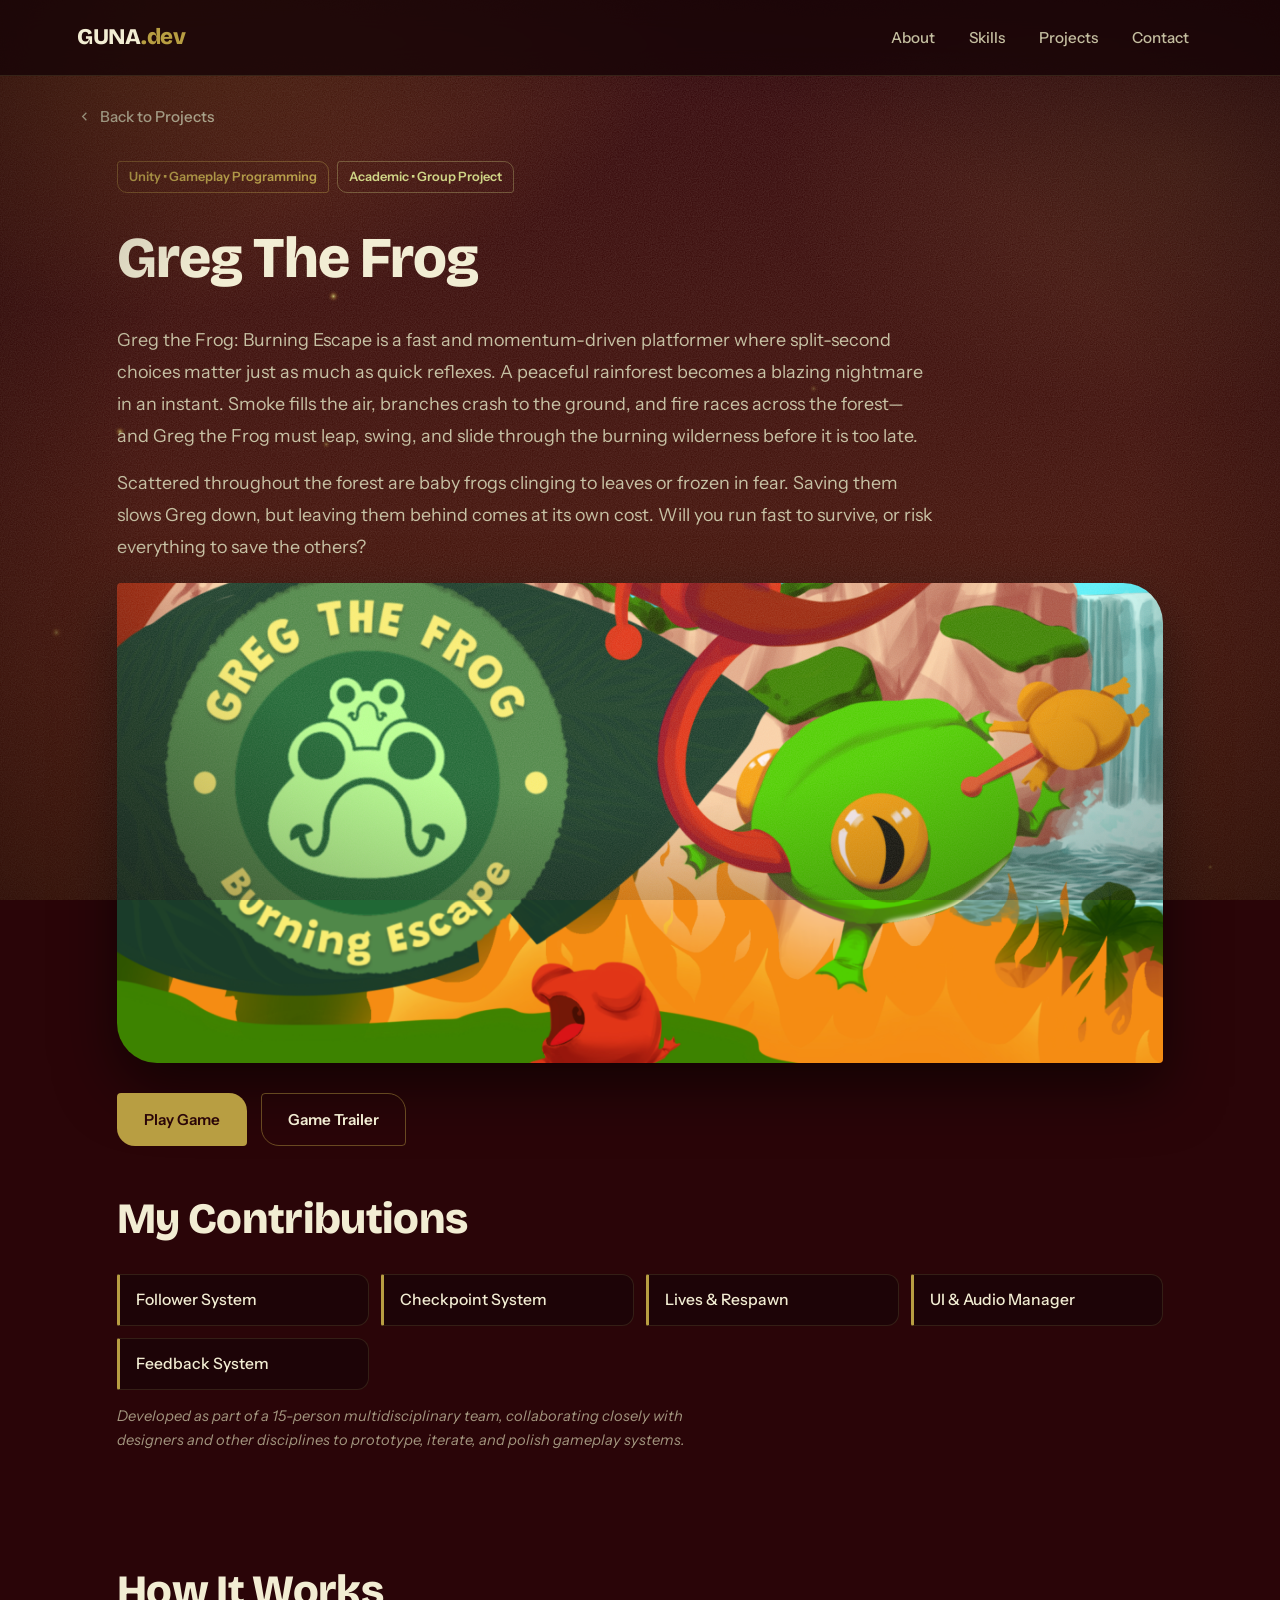
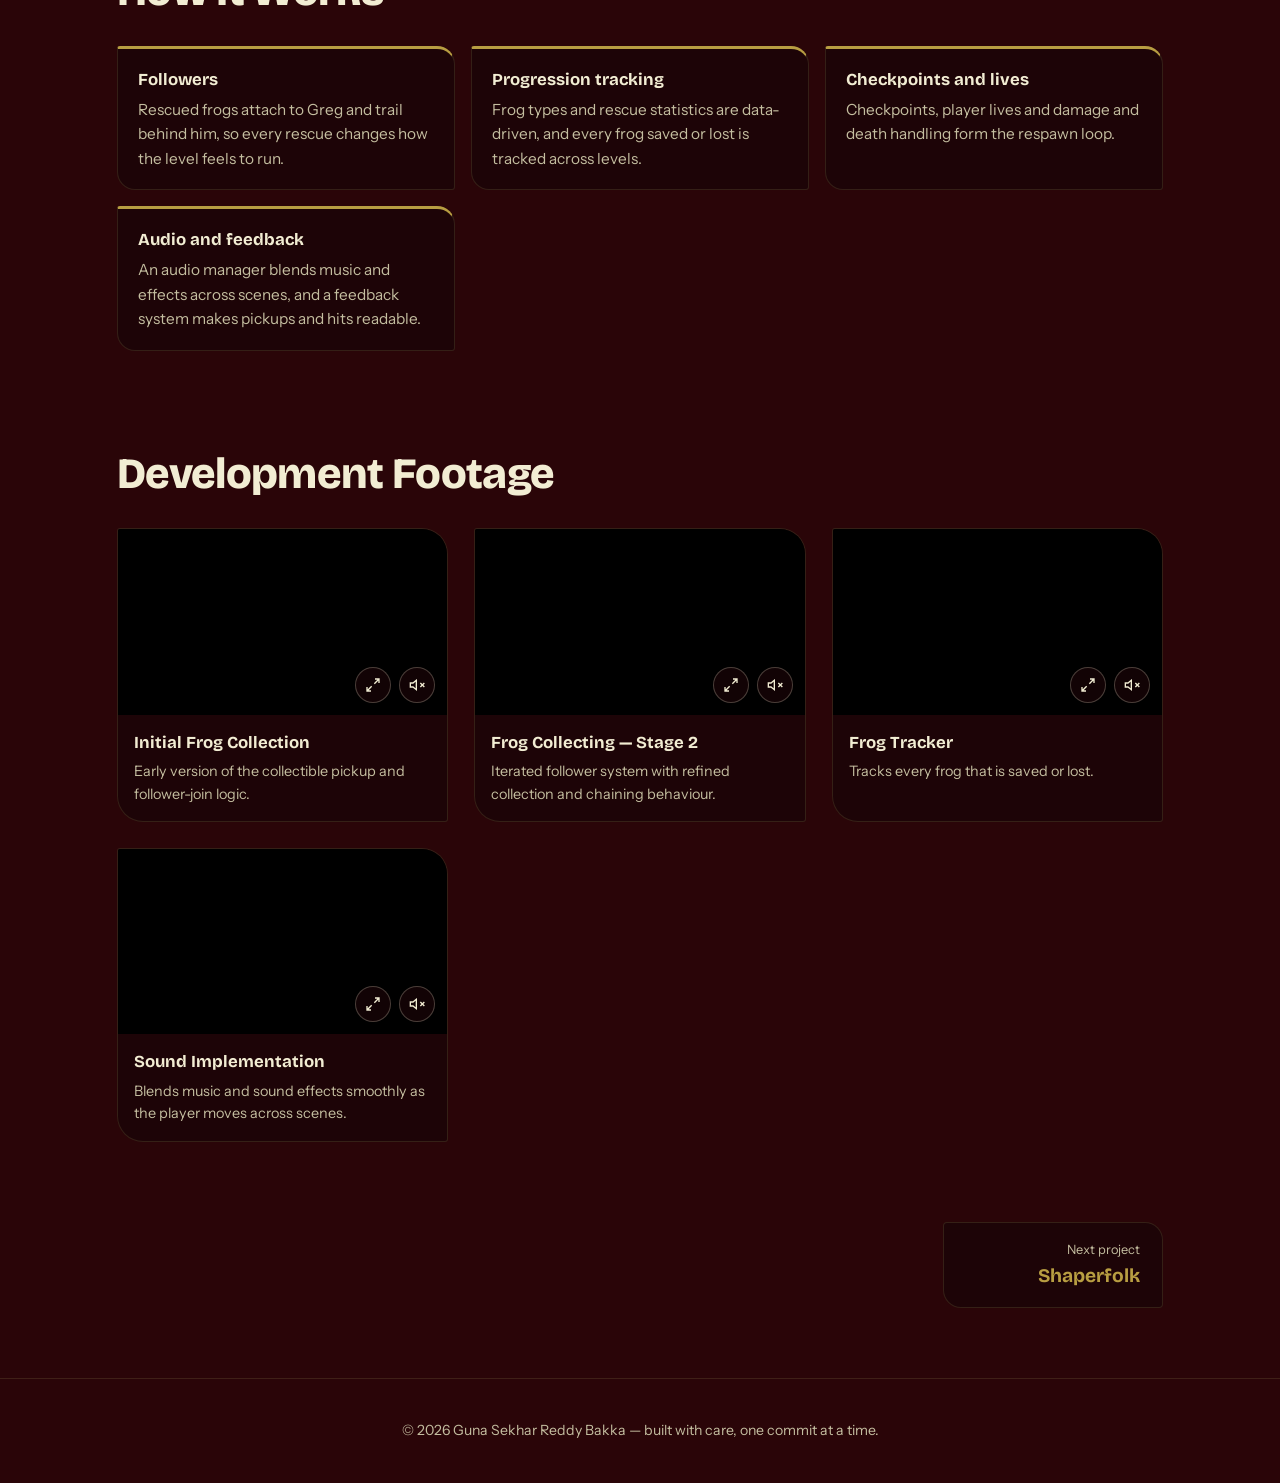
==== commit c915cdd4: "small typo fix" ====
--- a/greg-the-frog.html
+++ b/greg-the-frog.html
@@ -64,7 +64,7 @@
 
     <div class="detail-buttons">
         <a href="https://futuregames.itch.io/greg-the-frog" target="_blank" class="btn">Play Game</a>
-        <a href="https://www.youtube.com/watch?v=Oufd0Ngkfu0" target="_blank" class="btn btn-outline">Gameplay Video</a>
+        <a href="https://www.youtube.com/watch?v=Oufd0Ngkfu0" target="_blank" class="btn btn-outline">Game Trailer</a>
     </div>
 
 </div>
